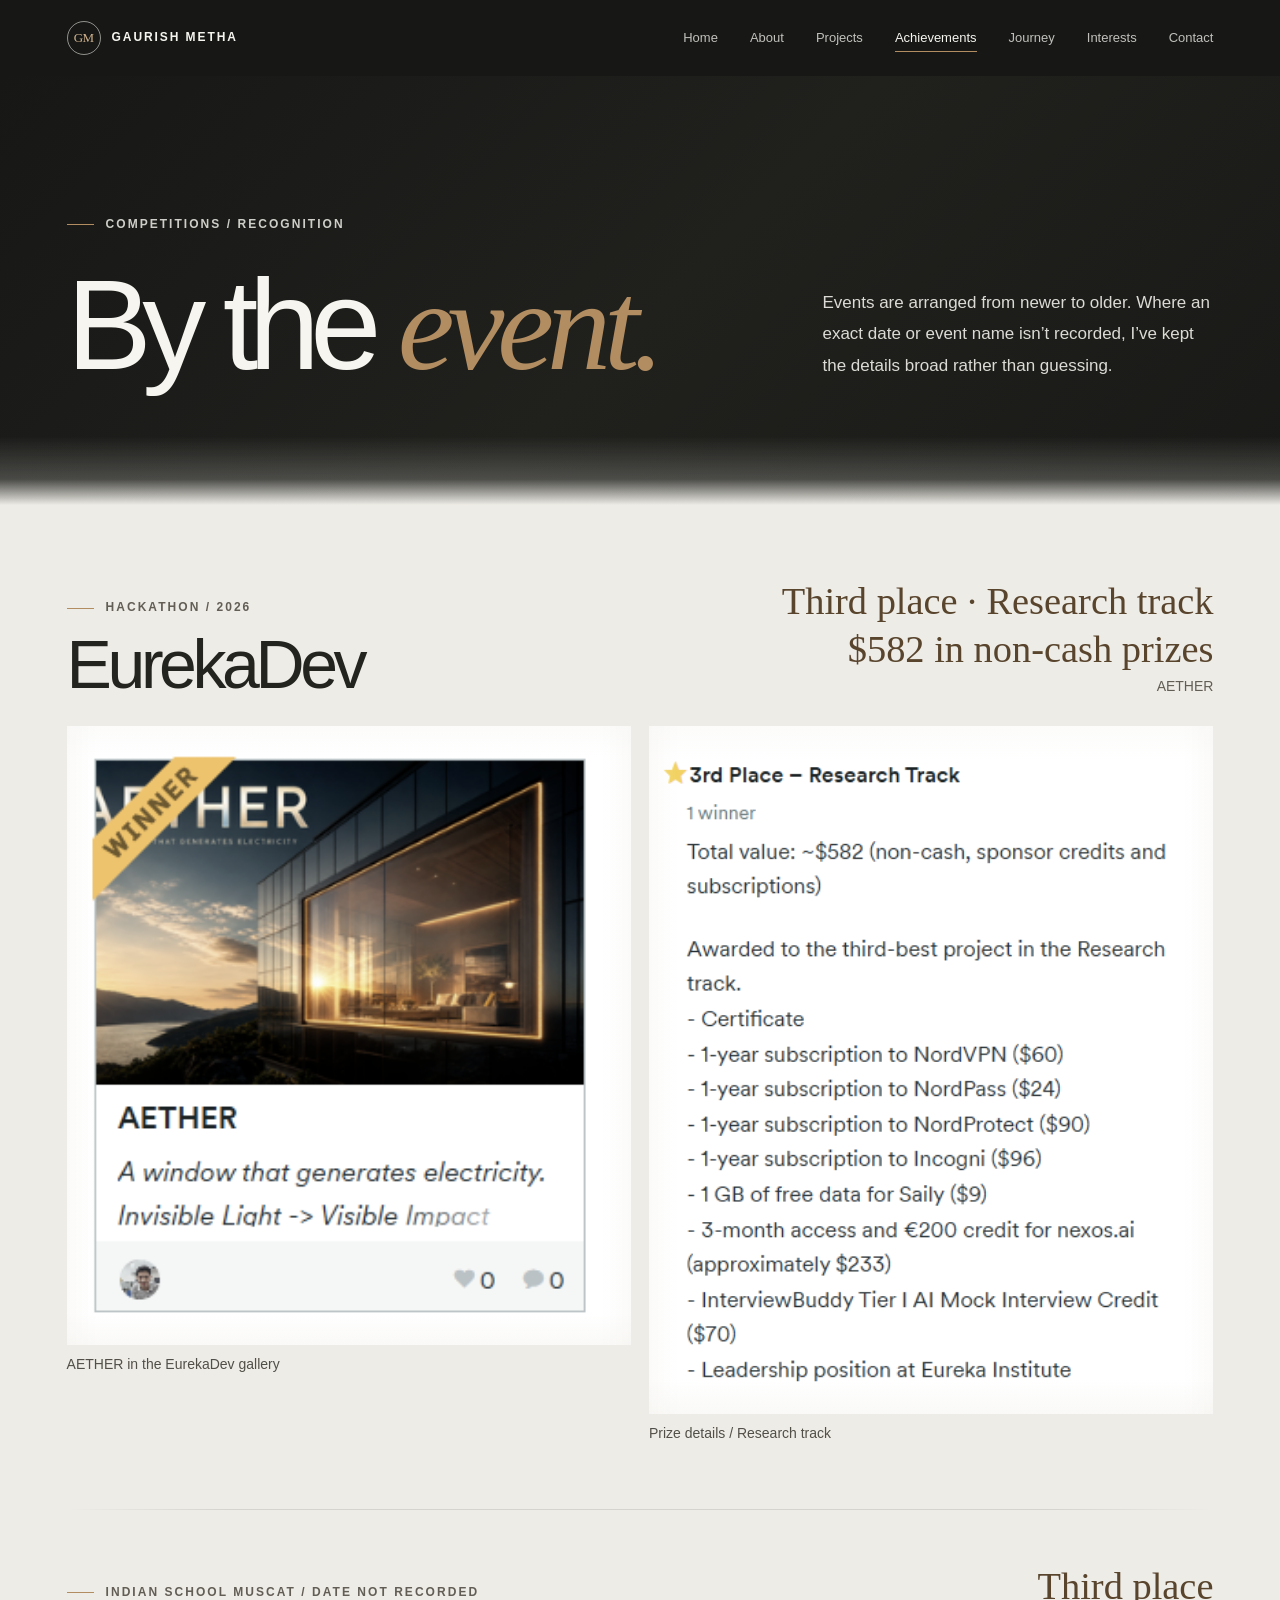
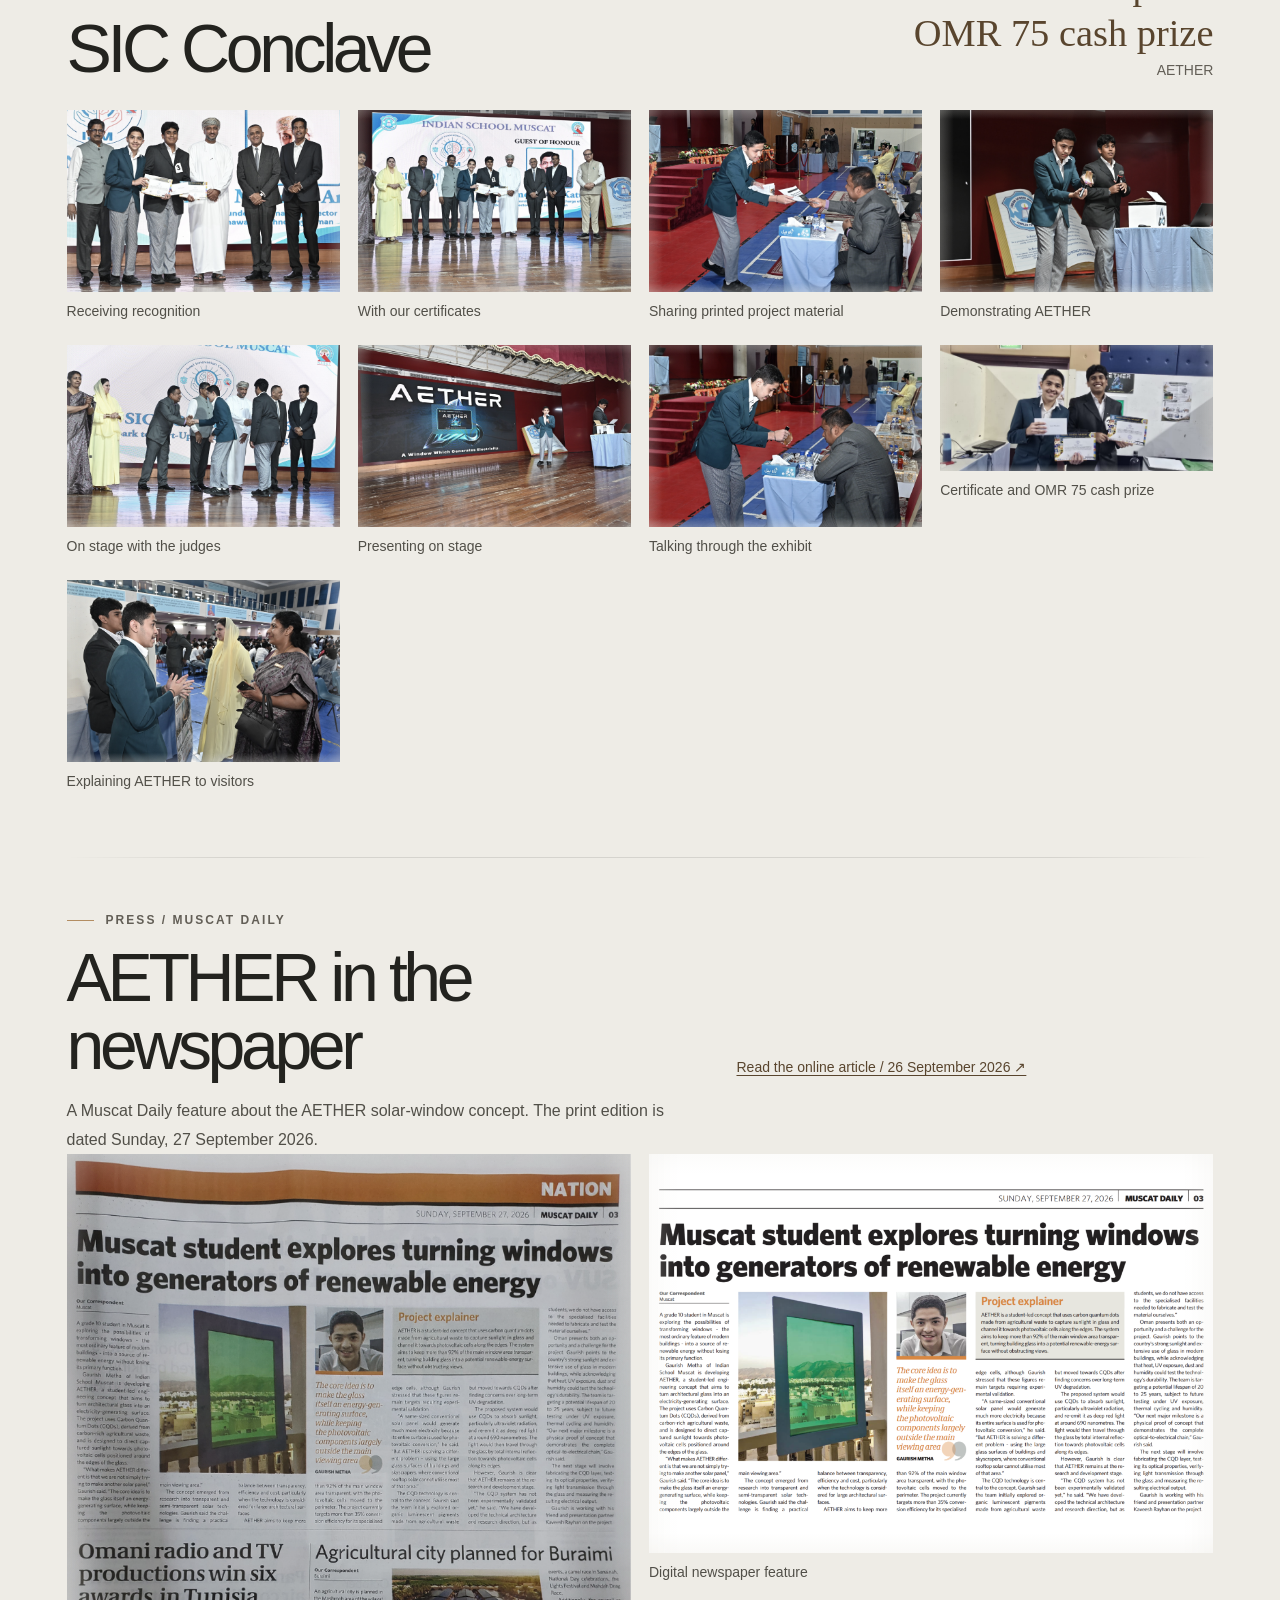
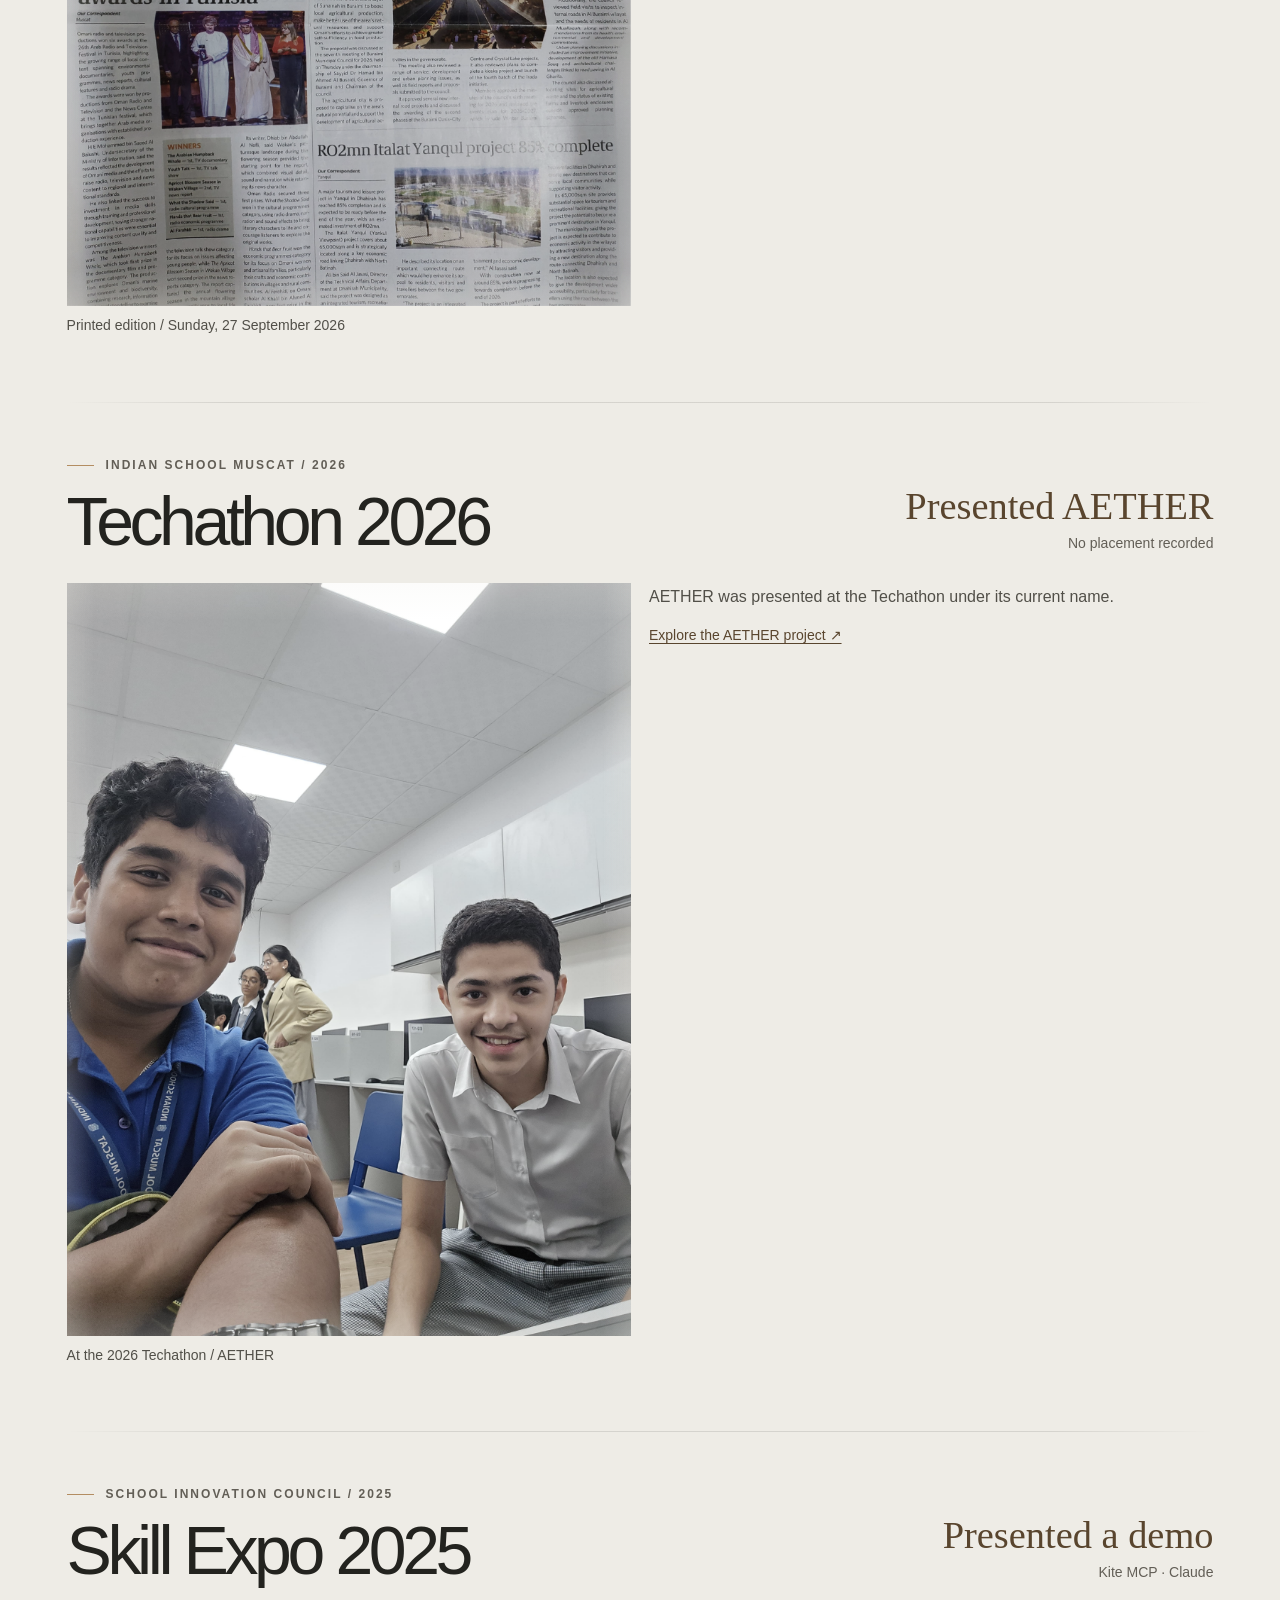
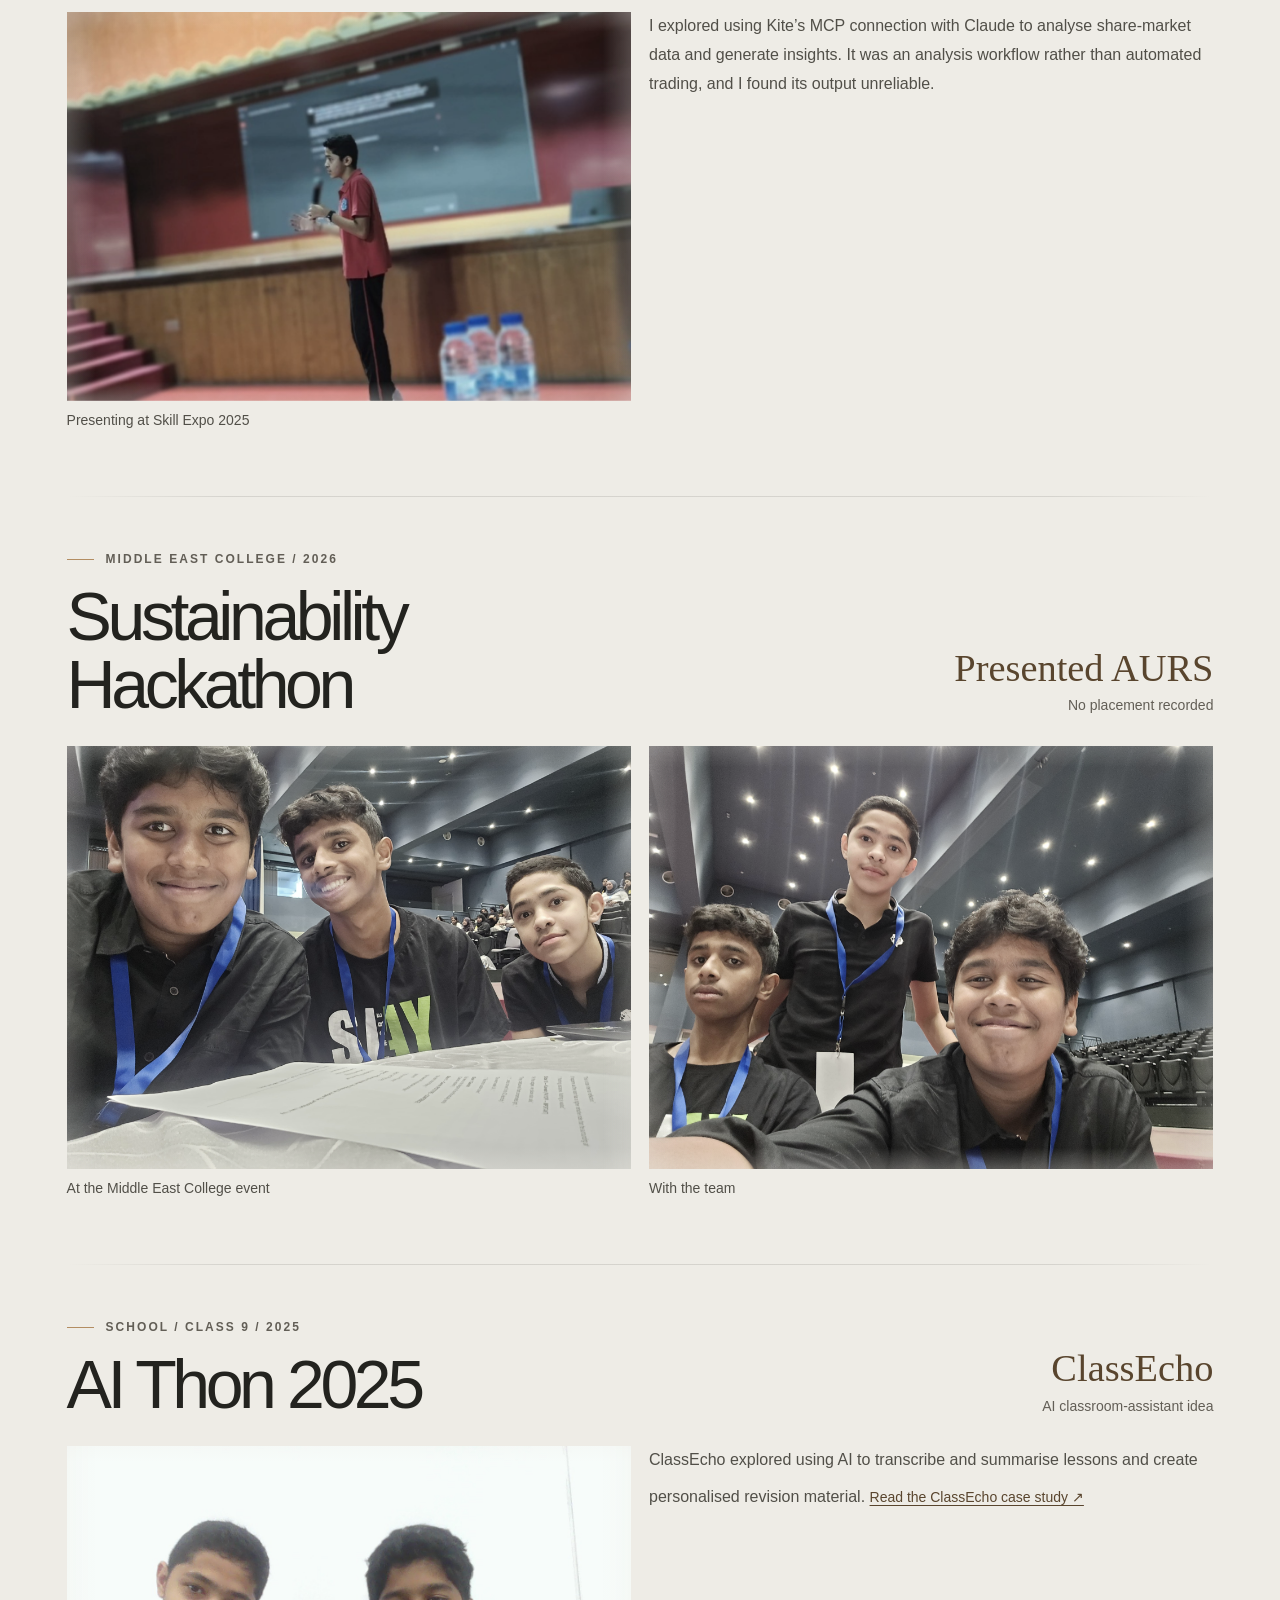
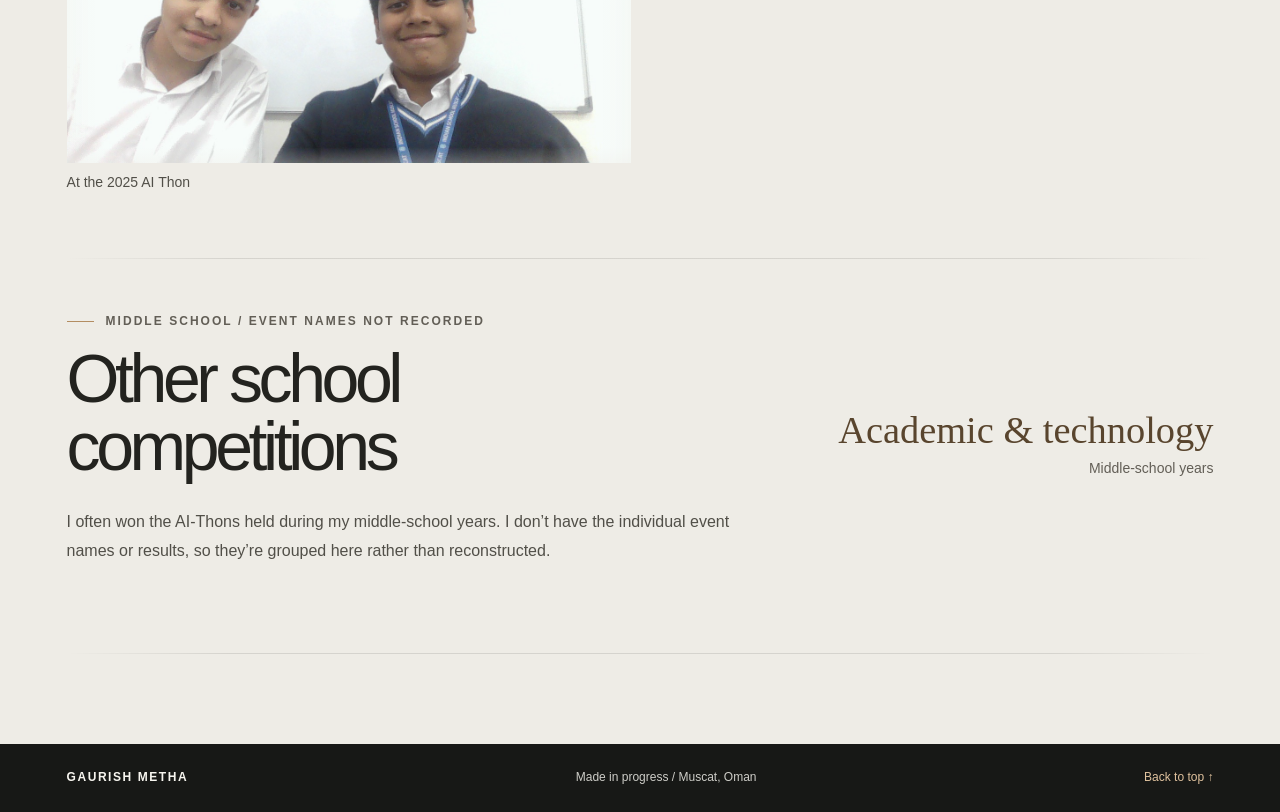
==== achievements/index.html @ c162e4af "Add files via upload" ====
<!doctype html>
<html lang="en">
<head>
  <meta charset="utf-8"><meta name="viewport" content="width=device-width, initial-scale=1"><meta name="theme-color" content="#171816">
  <meta name="description" content="Gaurish Metha's competition entries, recognition, and newspaper feature, arranged by event.">
  <meta property="og:title" content="Achievements — Gaurish Metha"><meta property="og:description" content="A concise archive of competition recognition and press, with context.">
  <title>Achievements — Gaurish Metha</title><link rel="stylesheet" href="../styles.css"><script src="../site.js" defer></script>
</head>
<body data-page="achievements">
  <a class="skip-link" href="#main">Skip to content</a>
  <header class="site-header">
    <a class="wordmark" href="../index.html" aria-label="Gaurish Metha home"><span class="wordmark-monogram">GM</span><span>GAURISH METHA</span></a>
    <button class="menu-toggle" type="button" aria-expanded="false" aria-controls="primary-nav"><span>Menu</span><i aria-hidden="true"></i></button>
    <nav class="primary-nav" id="primary-nav" aria-label="Main navigation"><a href="../index.html">Home</a><a href="../story/index.html">About</a><a href="../projects/index.html">Projects</a><a href="./index.html" aria-current="page">Achievements</a><a href="../journey/index.html">Journey</a><a href="../explorations/index.html">Interests</a><a href="../contact/index.html">Contact</a></nav>
  </header>
  <main id="main">
    <section class="page-hero"><div class="page-heading page-heading-split"><div><p class="eyebrow"><span class="eyebrow-line"></span> COMPETITIONS / RECOGNITION</p><h1>By the <em>event.</em></h1></div><p>Events are arranged from newer to older. Where an exact date or event name isn’t recorded, I’ve kept the details broad rather than guessing.</p></div></section>
    <section class="section-wrap achievement-events" aria-label="Competition results and event archive">
      <article class="achievement-event" aria-labelledby="eurekadev-title">
        <header class="achievement-event-heading">
          <div><p class="eyebrow eyebrow-dark"><span class="eyebrow-line"></span> HACKATHON / 2026</p><h2 id="eurekadev-title">EurekaDev</h2></div>
          <p class="achievement-result"><strong>Third place · Research track</strong><strong>$582 in non-cash prizes</strong><span>AETHER</span></p>
        </header>
        <div class="achievement-photo-grid">
          <figure><button class="archive-item-image archive-item-image-full" type="button" data-lightbox data-caption="AETHER listed in the EurekaDev project gallery."><img src="../PICS/EurekaDev-AETHER-gallery.png" alt="AETHER project card in the EurekaDev gallery, marked as a winner" width="310" height="340" loading="lazy"></button><figcaption>AETHER in the EurekaDev gallery</figcaption></figure>
          <figure><button class="archive-item-image archive-item-image-full" type="button" data-lightbox data-caption="EurekaDev prize-list screenshot showing third place and $582 in non-cash prizes."><img src="../PICS/Winning%20Prizes%20List%20Of%20Eureka%20Dev.png" alt="EurekaDev prize list showing third place and a $582 non-cash prize value" width="412" height="502" loading="lazy"></button><figcaption>Prize details / Research track</figcaption></figure>
        </div>
      </article>

      <article class="achievement-event" aria-labelledby="sic-title">
        <header class="achievement-event-heading">
          <div><p class="eyebrow eyebrow-dark"><span class="eyebrow-line"></span> INDIAN SCHOOL MUSCAT / DATE NOT RECORDED</p><h2 id="sic-title">SIC Conclave</h2></div>
          <p class="achievement-result"><strong>Third place</strong><strong>OMR 75 cash prize</strong><span>AETHER</span></p>
        </header>
        <div class="achievement-photo-grid">
          <figure><button class="archive-item-image archive-item-image-full" type="button" data-lightbox data-caption="Gaurish and his teammate receiving SIC Conclave recognition."><img src="../PICS/Closeup%20Pic%20Of%20Me%20Getting%20Award%20During%20SIC%20Conclave.jpeg" alt="Gaurish and his teammate receiving recognition at the SIC Conclave" width="1600" height="1065" loading="lazy"></button><figcaption>Receiving recognition</figcaption></figure>
          <figure><button class="archive-item-image archive-item-image-full" type="button" data-lightbox data-caption="Gaurish and his teammate holding their SIC Conclave certificates."><img src="../PICS/Me%20Getting%20Award%20During%20SIC%20Conclave.jpeg" alt="Gaurish and his teammate holding SIC Conclave certificates" width="1600" height="1065" loading="lazy"></button><figcaption>With our certificates</figcaption></figure>
          <figure><button class="archive-item-image archive-item-image-full" type="button" data-lightbox data-caption="Gaurish handing printed material to a judge at the SIC Conclave."><img src="../PICS/Me%20giving%20newspaper%20to%20judges%20during%20SIC%20Conclave.jpeg" alt="Gaurish handing printed material to a judge during SIC Conclave" width="1600" height="1065" loading="lazy"></button><figcaption>Sharing printed project material</figcaption></figure>
          <figure><button class="archive-item-image archive-item-image-full" type="button" data-lightbox data-caption="Gaurish demonstrating the AETHER concept at the SIC Conclave."><img src="../PICS/Me%20Demonstratin%20During%20SIC%20Conclave.jpeg" alt="Gaurish demonstrating the AETHER concept at the SIC Conclave" width="1600" height="1065" loading="lazy"></button><figcaption>Demonstrating AETHER</figcaption></figure>
          <figure><button class="archive-item-image archive-item-image-full" type="button" data-lightbox data-caption="Gaurish shaking hands with a judge on stage at SIC Conclave."><img src="../PICS/Me%20Shaking%20Hands%20With%20Judges%20On%20Stage%20During%20SIC%20Conclave.jpeg" alt="Gaurish shaking hands with a judge on stage at SIC Conclave" width="1600" height="1065" loading="lazy"></button><figcaption>On stage with the judges</figcaption></figure>
          <figure><button class="archive-item-image archive-item-image-full" type="button" data-lightbox data-caption="Gaurish speaking on stage at the SIC Conclave."><img src="../PICS/Me%20Speaking%20Ond%20Stage%20During%20SIC%20Conclave.jpeg" alt="Gaurish speaking on stage at the SIC Conclave" width="1600" height="1065" loading="lazy"></button><figcaption>Presenting on stage</figcaption></figure>
          <figure><button class="archive-item-image archive-item-image-full" type="button" data-lightbox data-caption="Gaurish discussing his exhibit with a judge at the SIC Conclave."><img src="../PICS/Me%20Giving%20The%20Judges%20Smthing%20During%20Presentation%20At%20SIC%20Conclave.jpeg" alt="Gaurish discussing his exhibit with a judge at the SIC Conclave" width="1600" height="1065" loading="lazy"></button><figcaption>Talking through the exhibit</figcaption></figure>
          <figure><button class="archive-item-image archive-item-image-full" type="button" data-lightbox data-caption="Gaurish receiving his SIC Conclave certificate and OMR 75 cash prize."><img src="../PICS/Pic%20Of%20Me%20After%20Competetion%20Hold%20Certificate%20And%20Cash%20prize%20of%2075%20OMR%20(SIC%20Conclave).jpeg" alt="Gaurish holding his SIC Conclave certificate and OMR 75 cash prize" width="1280" height="591" loading="lazy"></button><figcaption>Certificate and OMR 75 cash prize</figcaption></figure>
          <figure><button class="archive-item-image archive-item-image-full" type="button" data-lightbox data-caption="Gaurish explaining AETHER to visitors and judges at the SIC Conclave."><img src="../PICS/Random%20Pic%20Of%20Me%20Explaining%20To%20Judges%20During%20SIC%20Conclave.jpeg" alt="Gaurish explaining AETHER to visitors and judges at SIC Conclave" width="1600" height="1065" loading="lazy"></button><figcaption>Explaining AETHER to visitors</figcaption></figure>
        </div>
      </article>

      <article class="achievement-event achievement-press" aria-labelledby="press-title">
        <header class="achievement-event-heading">
          <div><p class="eyebrow eyebrow-dark"><span class="eyebrow-line"></span> PRESS / MUSCAT DAILY</p><h2 id="press-title">AETHER in the newspaper</h2></div>
          <a class="evidence-link" href="https://www.muscatdaily.com/2026/09/26/muscat-student-explores-turning-windows-into-renewable-energy-generators/" target="_blank" rel="noopener">Read the online article / 26 September 2026 ↗</a>
        </header>
        <p class="achievement-event-summary">A Muscat Daily feature about the AETHER solar-window concept. The print edition is dated Sunday, 27 September 2026.</p>
        <div class="achievement-photo-grid">
          <figure><button class="archive-item-image archive-item-image-full" type="button" data-lightbox data-caption="The printed Muscat Daily page featuring AETHER, dated 27 September 2026."><img src="../PICS/Real%20pic%20Of%20AETHER%20in%20Newspaper.png" alt="Photograph of the printed Muscat Daily page featuring AETHER" width="794" height="1058" loading="lazy"></button><figcaption>Printed edition / Sunday, 27 September 2026</figcaption></figure>
          <figure><button class="archive-item-image archive-item-image-full" type="button" data-lightbox data-caption="Digital copy of the Muscat Daily feature about AETHER."><img src="../PICS/Digital%20Copy%20Of%20AETHER%20in%20Newspaper.png" alt="Digital copy of the Muscat Daily feature about AETHER" width="2000" height="1414" loading="lazy"></button><figcaption>Digital newspaper feature</figcaption></figure>
        </div>
      </article>

      <article class="achievement-event" aria-labelledby="techathon-2026-title">
        <header class="achievement-event-heading">
          <div><p class="eyebrow eyebrow-dark"><span class="eyebrow-line"></span> INDIAN SCHOOL MUSCAT / 2026</p><h2 id="techathon-2026-title">Techathon 2026</h2></div>
          <p class="achievement-result"><strong>Presented AETHER</strong><span>No placement recorded</span></p>
        </header>
        <div class="achievement-photo-grid achievement-photo-grid-single">
          <figure><button class="archive-item-image archive-item-image-full" type="button" data-lightbox data-caption="Students at the 2026 Indian School Muscat Techathon, where AETHER was presented."><img src="../PICS/This%20year%20Techathon%202026.jpg" alt="Students at the 2026 Indian School Muscat Techathon" width="3000" height="4000" loading="lazy"></button><figcaption>At the 2026 Techathon / AETHER</figcaption></figure>
          <p class="achievement-event-summary">AETHER was presented at the Techathon under its current name. <a class="evidence-link" href="../projects/aether/index.html">Explore the AETHER project ↗</a></p>
        </div>
      </article>

      <article class="achievement-event" aria-labelledby="skill-expo-title">
        <header class="achievement-event-heading">
          <div><p class="eyebrow eyebrow-dark"><span class="eyebrow-line"></span> SCHOOL INNOVATION COUNCIL / 2025</p><h2 id="skill-expo-title">Skill Expo 2025</h2></div>
          <p class="achievement-result"><strong>Presented a demo</strong><span>Kite MCP · Claude</span></p>
        </header>
        <div class="achievement-photo-grid achievement-photo-grid-single">
          <figure><button class="archive-item-image archive-item-image-full" type="button" data-lightbox data-caption="Gaurish presenting at Skill Expo 2025."><img src="../PICS/Gaurish%20At%20Skill%20Expo%202025.png" alt="Gaurish presenting at Skill Expo 2025" width="1312" height="903" loading="lazy"></button><figcaption>Presenting at Skill Expo 2025</figcaption></figure>
          <p class="achievement-event-summary">I explored using Kite’s MCP connection with Claude to analyse share-market data and generate insights. It was an analysis workflow rather than automated trading, and I found its output unreliable.</p>
        </div>
      </article>

      <article class="achievement-event" aria-labelledby="mec-title">
        <header class="achievement-event-heading">
          <div><p class="eyebrow eyebrow-dark"><span class="eyebrow-line"></span> MIDDLE EAST COLLEGE / 2026</p><h2 id="mec-title">Sustainability Hackathon</h2></div>
          <p class="achievement-result"><strong>Presented AURS</strong><span>No placement recorded</span></p>
        </header>
        <div class="achievement-photo-grid">
          <figure><button class="archive-item-image archive-item-image-full" type="button" data-lightbox data-caption="Students at the Middle East College Sustainability Hackathon."><img src="../PICS/MEC%20Hackathon.jpg" alt="Students at the Middle East College Sustainability Hackathon" width="4000" height="3000" loading="lazy"></button><figcaption>At the Middle East College event</figcaption></figure>
          <figure><button class="archive-item-image archive-item-image-full" type="button" data-lightbox data-caption="Students at the Middle East College Sustainability Hackathon."><img src="../PICS/MEC%20Hackathon%201.jpg" alt="Students at the Middle East College Sustainability Hackathon" width="4000" height="3000" loading="lazy"></button><figcaption>With the team</figcaption></figure>
        </div>
      </article>

      <article class="achievement-event" aria-labelledby="aithon-2025-title">
        <header class="achievement-event-heading">
          <div><p class="eyebrow eyebrow-dark"><span class="eyebrow-line"></span> SCHOOL / CLASS 9 / 2025</p><h2 id="aithon-2025-title">AI Thon 2025</h2></div>
          <p class="achievement-result"><strong>ClassEcho</strong><span>AI classroom-assistant idea</span></p>
        </header>
        <div class="achievement-photo-grid achievement-photo-grid-single">
          <figure><button class="archive-item-image archive-item-image-full" type="button" data-lightbox data-caption="Gaurish at the 2025 school AI Thon, where he presented the ClassEcho idea."><img src="../PICS/me%20during%20Ai%20thon%202025%20(classecho).jpg" alt="Gaurish at the 2025 school AI Thon" width="1280" height="720" loading="lazy"></button><figcaption>At the 2025 AI Thon</figcaption></figure>
          <p class="achievement-event-summary">ClassEcho explored using AI to transcribe and summarise lessons and create personalised revision material. <a class="evidence-link" href="../projects/classecho/index.html">Read the ClassEcho case study ↗</a></p>
        </div>
      </article>

      <article class="achievement-event" aria-labelledby="middle-school-competitions-title">
        <header class="achievement-event-heading">
          <div><p class="eyebrow eyebrow-dark"><span class="eyebrow-line"></span> MIDDLE SCHOOL / EVENT NAMES NOT RECORDED</p><h2 id="middle-school-competitions-title">Other school competitions</h2></div>
          <p class="achievement-result"><strong>Academic &amp; technology</strong><span>Middle-school years</span></p>
        </header>
        <p class="achievement-event-summary">I often won the AI-Thons held during my middle-school years. I don’t have the individual event names or results, so they’re grouped here rather than reconstructed.</p>
      </article>
    </section>
  </main>
  <dialog class="lightbox" aria-label="Image preview"><button class="lightbox-close" type="button" aria-label="Close image" onclick="this.closest('dialog').close()">×</button><img alt=""><p class="lightbox-caption"></p></dialog>
  <footer class="site-footer"><a class="footer-wordmark" href="../index.html">GAURISH METHA</a><span>Made in progress / Muscat, Oman</span><a href="#main">Back to top ↑</a></footer>
</body>
</html>
---- styles.css ----
:root {
  --coal: #171816;
  --coal-soft: #22231f;
  --ink: #23231f;
  --paper: #eeece6;
  --ivory: #f7f5ef;
  --stone: #a6a39a;
  --muted: #737169;
  --bronze: #b38d62;
  --rule: rgba(35, 35, 31, .12);
  --rule-light: rgba(247, 245, 239, .14);
  --serif: "Iowan Old Style", "Baskerville Old Face", Baskerville, Georgia, serif;
  --sans: "Aptos", "Segoe UI", "Helvetica Neue", Arial, sans-serif;
  --gutter: clamp(24px, 5.2vw, 88px);
  --max-width: 1480px;
  --nav-height: 76px;
  --ease: cubic-bezier(.22, .72, .24, 1);
}

* { box-sizing: border-box; }

html {
  background: var(--paper);
  scroll-behavior: smooth;
  scroll-padding-top: calc(var(--nav-height) + 18px);
}

body {
  margin: 0;
  color: var(--ink);
  background: var(--paper);
  font-family: var(--sans);
  font-size: 16px;
  font-weight: 400;
  line-height: 1.65;
  -webkit-font-smoothing: antialiased;
  text-rendering: optimizeLegibility;
}

body:has(.lightbox[open]) { overflow: hidden; }
img { display: block; max-width: 100%; }
a { color: inherit; text-decoration: none; }
button { font: inherit; }
::selection { color: var(--coal); background: #d7c6ae; }
:focus-visible { outline: 2px solid var(--bronze); outline-offset: 4px; }

.skip-link {
  position: fixed;
  z-index: 40;
  top: 10px;
  left: 10px;
  padding: 10px 14px;
  color: var(--coal);
  background: var(--ivory);
  transform: translateY(-150%);
}
.skip-link:focus { transform: translateY(0); }

.site-header {
  position: sticky;
  z-index: 30;
  top: 0;
  display: flex;
  width: 100%;
  min-height: var(--nav-height);
  align-items: center;
  justify-content: space-between;
  gap: 24px;
  padding: 0 var(--gutter);
  color: var(--ivory);
  background: var(--coal);
}

.wordmark {
  display: inline-flex;
  flex: 0 0 auto;
  align-items: center;
  gap: 11px;
  font-size: 12px;
  font-weight: 650;
  letter-spacing: .16em;
  white-space: nowrap;
}

.wordmark-monogram {
  display: grid;
  width: 34px;
  height: 34px;
  place-items: center;
  border: 1px solid rgba(247, 245, 239, .54);
  border-radius: 50%;
  color: #d0b38e;
  font-family: var(--serif);
  font-size: 13px;
  font-weight: 400;
  letter-spacing: -.05em;
}

.primary-nav {
  display: flex;
  align-items: center;
  justify-content: flex-end;
  gap: clamp(16px, 2.5vw, 36px);
  font-size: 13px;
}

.primary-nav a {
  position: relative;
  display: inline-flex;
  min-height: 44px;
  align-items: center;
  color: rgba(247, 245, 239, .76);
  transition: color .2s ease;
}

.primary-nav a::after {
  position: absolute;
  right: 0;
  bottom: 8px;
  left: 0;
  height: 1px;
  background: var(--bronze);
  content: "";
  transform: scaleX(0);
  transform-origin: left;
  transition: transform .24s var(--ease);
}

.primary-nav a:hover,
.primary-nav a[aria-current="page"] { color: var(--ivory); }
.primary-nav a:hover::after,
.primary-nav a[aria-current="page"]::after { transform: scaleX(1); }

.menu-toggle { display: none; }

.section-wrap {
  width: min(100%, var(--max-width));
  margin-right: auto;
  margin-left: auto;
  padding-right: var(--gutter);
  padding-left: var(--gutter);
}

.section-dark {
  max-width: none;
  color: var(--ivory);
  background: linear-gradient(135deg, #171816 0%, #20211d 48%, #191a17 100%);
}

.eyebrow {
  display: flex;
  align-items: center;
  gap: 12px;
  margin: 0 0 24px;
  color: rgba(247, 245, 239, .82);
  font-size: 12px;
  font-weight: 650;
  letter-spacing: .17em;
  line-height: 1.3;
  text-transform: uppercase;
}
.eyebrow-dark { color: #625e56; }
.eyebrow-line { display: inline-block; width: 27px; height: 1px; background: var(--bronze); }

.home-hero {
  position: relative;
  display: flex;
  min-height: max(650px, calc(100svh - var(--nav-height)));
  align-items: center;
  overflow: hidden;
  color: var(--ivory);
  background: var(--coal);
}

.home-hero-image,
.home-hero-shade { position: absolute; z-index: 0; inset: 0; }
.home-hero-image { left: 38%; }
.home-hero-image::after { position: absolute; inset: 0; background: linear-gradient(90deg,var(--coal) 0%,rgba(23,24,22,.96) 10%,rgba(23,24,22,.78) 22%,rgba(23,24,22,.42) 35%,rgba(23,24,22,.12) 46%,transparent 56%); content: ""; pointer-events: none; }
.home-hero-image img { width: 100%; height: 100%; object-fit: contain; object-position: right center; filter: saturate(.72); }
.home-hero-shade { display: none; }

.home-hero-copy {
  position: relative;
  z-index: 2;
  width: min(100%, var(--max-width));
  margin: 0 auto;
  padding: 80px var(--gutter) 100px;
}

.home-hero .eyebrow { margin-bottom: clamp(28px, 6vh, 68px); }
.home-hero h1 {
  margin: 0;
  font-size: clamp(76px, 12.5vw, 176px);
  font-weight: 450;
  letter-spacing: -.085em;
  line-height: .78;
}
.hero-period { color: var(--bronze); }
.hero-statement {
  margin: clamp(25px, 5vh, 50px) 0 30px;
  color: rgba(247, 245, 239, .9);
  font-size: clamp(19px, 2.25vw, 30px);
  line-height: 1.4;
}
.hero-statement em,
h1 em, h2 em, h3 em {
  color: var(--bronze);
  font-family: var(--serif);
  font-weight: 400;
  letter-spacing: -.055em;
}
.hero-actions { display: flex; flex-wrap: wrap; align-items: center; gap: 26px; }
.button {
  display: inline-flex;
  min-height: 48px;
  align-items: center;
  justify-content: center;
  gap: 24px;
  padding: 0 18px;
  font-size: 13px;
  font-weight: 600;
  transition: background .2s ease, color .2s ease, gap .2s ease;
}
.button:hover { gap: 31px; }
.button-light { color: var(--coal); background: var(--ivory); }
.button-light:hover { background: #dfd6c9; }
.button-dark { color: var(--ivory); background: var(--coal); }
.button-dark:hover { background: #34332e; }
.quiet-link { color: rgba(247, 245, 239, .92); font-size: 14px; }
.quiet-link span { padding-left: 7px; color: var(--bronze); }
.home-intro { padding-top: clamp(80px, 12vw, 170px); padding-bottom: clamp(75px, 11vw, 150px); }
.home-intro-grid { display: grid; grid-template-columns: minmax(0, 1.25fr) minmax(280px, .7fr); gap: clamp(48px, 10vw, 150px); align-items: end; }
.home-intro h2,
.story-preview h2,
.section-topline h2,
.recognition-preview h2,
.milestones h2,
.interests-preview h2,
.home-contact h2,
.page-heading h1,
.page-heading h2 {
  margin: 0;
  font-size: clamp(42px, 6.6vw, 86px);
  font-weight: 450;
  letter-spacing: -.075em;
  line-height: .99;
}
.home-intro h2 { max-width: 850px; font-size: clamp(39px, 5.5vw, 72px); }
.home-intro-copy { max-width: 475px; }
.home-intro-copy p,
.story-preview-copy > p,
.recognition-preview-copy > p,
.page-heading > p,
.page-lead {
  color: #59574f;
  font-size: 16px;
  line-height: 1.85;
}
.home-intro-copy p:first-child { margin-top: 0; }
.home-intro-copy p:last-of-type { margin-bottom: 22px; }
.text-link { display: inline-flex; align-items: center; gap: 18px; padding: 8px 0; border-bottom: 1px solid currentColor; font-size: 14px; font-weight: 600; transition: gap .2s ease, color .2s ease; }
.text-link:hover { gap: 25px; color: #80603d; }
.text-link-light { color: var(--ivory); }

.story-preview {
  position: relative;
  display: grid;
  grid-template-columns: minmax(240px, .78fr) minmax(0, 1fr);
  align-items: center;
  gap: clamp(40px, 8vw, 120px);
  padding-top: 0;
  padding-bottom: clamp(72px, 9vw, 120px);
}
.story-preview-image { position: relative; width: 100%; max-width: 430px; aspect-ratio: .91; }
.story-preview-image::after { position: absolute; inset: 0; background: linear-gradient(90deg,rgba(238,236,230,.3),transparent 12%,transparent 88%,rgba(238,236,230,.3)),linear-gradient(0deg,rgba(238,236,230,.24),transparent 12%,transparent 88%,rgba(238,236,230,.18)); content: ""; pointer-events: none; }
.story-preview-image img { width: 100%; height: 100%; object-fit: cover; filter: saturate(.68); }
.story-preview-copy { max-width: 630px; }
.story-preview-copy h2 { max-width: 620px; margin-bottom: 23px; font-size: clamp(43px, 6vw, 78px); }
.story-preview-copy > p { max-width: 490px; margin-bottom: 28px; }

.selected-work { padding-top: clamp(80px, 10vw, 145px); padding-bottom: clamp(80px, 10vw, 145px); }
.section-topline { display: flex; align-items: end; justify-content: space-between; gap: 30px; margin-bottom: 50px; }
.section-topline h2 { font-size: clamp(43px, 6.3vw, 82px); }
.project-grid { display: grid; grid-template-columns: 1.3fr 1fr 1fr; gap: 20px; }
.featured-project-grid { display: grid; grid-template-columns: repeat(2,minmax(0,1fr)); gap: 24px; }
.project-card { min-width: 0; color: var(--ivory); }
.featured-project-grid .project-card { color: var(--ink); }
.section-dark .project-card { color: var(--ivory); }
.project-card-image { position: relative; aspect-ratio: 1.2; overflow: hidden; background: #292a25; }
.project-card-image::after { position: absolute; inset: 55% 0 0; background: linear-gradient(180deg,transparent,rgba(23,24,22,.44)); content: ""; pointer-events: none; }
.featured-project-grid .project-card-image::after { background: linear-gradient(180deg,transparent,rgba(238,236,230,.35)); }
.project-card-feature .project-card-image { aspect-ratio: 1.31; }
.project-card-image img { width: 100%; height: 100%; object-fit: cover; filter: saturate(.7); transition: transform .65s var(--ease), filter .3s ease; }
.project-card:hover .project-card-image img { transform: scale(1.035); filter: saturate(.9); }
.project-card-image-echo { background: #25292a; }
.project-card-image-echo img { object-fit: contain; }
.project-card:hover .project-card-image-echo img { transform: none; }
.project-card-number { position: absolute; z-index: 2; top: 14px; left: 15px; padding: 4px 7px; color: #fff; background: rgba(23,24,22,.82); font-size: 12px; font-weight: 600; letter-spacing: .08em; }
.project-card-copy { position: relative; padding: 19px 30px 0 0; }
.project-card-copy > span:first-child { color: #d2c8b9; font-size: 12px; font-weight: 600; letter-spacing: .1em; }
.featured-project-grid .project-card-copy > span:first-child { color: #625e56; }
.project-card-copy h3 { max-width: 330px; margin: 8px 0 0; font-size: clamp(20px, 2.2vw, 29px); font-weight: 450; letter-spacing: -.04em; line-height: 1.18; }
.featured-project-grid .project-card-copy h3 { color: var(--ink); }
.card-arrow { position: absolute; top: 22px; right: 3px; color: #80603d; transition: transform .2s ease; }
.section-dark .card-arrow { color: #d0ad82; }
.project-card:hover .card-arrow { transform: translate(3px, -3px); }
.other-projects-section { display: grid; grid-template-columns: minmax(210px,.7fr) minmax(0,1.3fr); gap: clamp(35px,8vw,110px); padding-top: 65px; padding-bottom: 85px; background: linear-gradient(90deg,transparent,var(--rule) 14%,var(--rule) 86%,transparent) top / 100% 1px no-repeat; }
.other-projects-heading .eyebrow { margin-bottom: 17px; }
.home-intro h2 em,
.story-preview h2 em,
.recognition-preview h2 em,
.interests-preview h2 em,
.other-projects-heading h2 em,
.editorial-row h2 em,
.contact-panel h2 em { color: #80603d; }
.other-projects-heading h2 { margin: 0; font-size: clamp(34px,4vw,50px); font-weight: 450; letter-spacing: -.06em; }
.other-projects-heading > p:last-child { max-width: 330px; margin: 12px 0 0; color: #59574f; font-size: 15px; line-height: 1.75; }
.other-projects-list { margin: 0; padding: 0; background: linear-gradient(90deg,transparent,var(--rule) 14%,var(--rule) 86%,transparent) top / 100% 1px no-repeat; list-style: none; }
.other-projects-list li { display: flex; align-items: baseline; justify-content: space-between; gap: 22px; padding: 18px 0; background: linear-gradient(90deg,transparent,var(--rule) 14%,var(--rule) 86%,transparent) bottom / 100% 1px no-repeat; }
.other-projects-list li span:first-child { font-family: var(--serif); font-size: 20px; }
.other-projects-list li span:last-child { color: #514f48; font-size: 15px; text-align: right; }
.project-art { display: grid; place-items: center; }
.project-art-echo { background: linear-gradient(145deg,#292822,#37322a); }
.echo-symbol { color: #f0eee7; font-family: var(--serif); font-size: clamp(110px, 16vw, 190px); line-height: .9; }
.echo-symbol span { color: var(--bronze); font-style: italic; }
.project-art-build { background: linear-gradient(145deg,#3b3931,#24241f); }
.build-diagram { position: relative; display: flex; width: 57%; height: 26%; align-items: end; justify-content: center; gap: 16px; border-bottom: 1px solid #c1a17c; }
.build-diagram::before { position: absolute; top: -25px; left: 50%; width: 1px; height: calc(100% + 24px); background: rgba(193,161,124,.5); content: ""; }
.build-diagram i { position: relative; z-index: 1; display: block; width: 32px; border: 1px solid #c1a17c; background: #32312a; }
.build-diagram i:first-child { height: 80%; }.build-diagram i:nth-child(2) { height: 115%; }.build-diagram i:last-child { height: 55%; }

.recognition-preview { display: grid; grid-template-columns: minmax(0,.8fr) minmax(0,1.1fr); align-items: center; gap: clamp(50px, 9vw, 130px); padding-top: clamp(90px, 12vw, 165px); padding-bottom: clamp(90px, 12vw, 165px); }
.recognition-preview-copy h2 { max-width: 570px; margin-bottom: 22px; font-size: clamp(42px, 5.5vw, 72px); }
.recognition-preview-copy > p { max-width: 400px; margin-bottom: 22px; }
.recognition-preview-image { position: relative; margin: 0; }
.recognition-preview-image::after { position: absolute; inset: 0; background: linear-gradient(90deg,rgba(238,236,230,.25),transparent 8%,transparent 92%,rgba(238,236,230,.25)),linear-gradient(0deg,rgba(238,236,230,.26),transparent 8%,transparent 92%,rgba(238,236,230,.16)); content: ""; pointer-events: none; }
.recognition-preview-image img { width: 100%; height: auto; aspect-ratio: auto; object-fit: contain; object-position: center; filter: saturate(.7); }
.recognition-preview-image figcaption { display: flex; justify-content: space-between; gap: 1rem; margin-top: 12px; color: #625e56; font-size: 12px; }

.milestones { padding-top: clamp(75px, 9vw, 125px); padding-bottom: clamp(80px, 10vw, 135px); }
.milestones-heading { display: flex; align-items: end; justify-content: space-between; gap: 30px; margin-bottom: 40px; }
.milestones h2 { font-size: clamp(42px, 5.8vw, 74px); }
.milestone-list { margin: 0; padding: 0; list-style: none; }
.milestone-list li { display: grid; grid-template-columns: 55px minmax(0,1fr) 150px; align-items: center; gap: 20px; min-height: 92px; background: linear-gradient(90deg,transparent,var(--rule-light) 14%,var(--rule-light) 86%,transparent) bottom / 100% 1px no-repeat; }
.milestone-list li:first-child { background-image: linear-gradient(90deg,transparent,var(--rule-light) 14%,var(--rule-light) 86%,transparent),linear-gradient(90deg,transparent,var(--rule-light) 14%,var(--rule-light) 86%,transparent); background-position: top,bottom; background-size: 100% 1px; background-repeat: no-repeat; }
.milestone-list li > span:first-child { color: var(--bronze); font-family: var(--serif); font-size: 16px; }
.milestone-list strong { font-size: 15px; font-weight: 500; }
.milestone-list p { margin: 2px 0 0; color: rgba(247,245,239,.82); font-size: 14px; }
.milestone-kind { justify-self: end; color: rgba(247,245,239,.8); font-size: 12px; letter-spacing: .1em; }

.interests-preview { padding-top: clamp(85px, 11vw, 150px); padding-bottom: clamp(85px, 11vw, 150px); }
.interests-preview-grid { display: grid; grid-template-columns: minmax(0,1fr) minmax(250px,.55fr); gap: clamp(40px, 8vw, 110px); align-items: center; margin-bottom: 32px; }
.interests-preview h2 { max-width: 760px; font-size: clamp(44px, 6.3vw, 82px); }
.interest-tags { display: flex; flex-wrap: wrap; gap: 0; background: linear-gradient(90deg,transparent,var(--rule) 14%,var(--rule) 86%,transparent) top / 100% 1px no-repeat; }
.interest-tags span { width: 100%; padding: 9px 0; background: linear-gradient(90deg,transparent,var(--rule) 14%,var(--rule) 86%,transparent) bottom / 100% 1px no-repeat; color: #514f48; font-size: 14px; }

.home-contact { position: relative; display: flex; min-height: 440px; align-items: center; overflow: hidden; color: var(--ivory); background: radial-gradient(ellipse at 82% 38%,rgba(179,141,98,.12),transparent 42%),linear-gradient(115deg,#22231f,#302e27 58%,#22231f),linear-gradient(180deg,transparent 72%,var(--coal) 100%); }
.home-contact-copy { position: relative; z-index: 1; max-width: 650px; padding-top: 60px; padding-bottom: 60px; }
.home-contact h2 { font-size: clamp(50px, 7vw, 88px); }
.home-contact-copy > p { max-width: 430px; margin: 22px 0; color: rgba(247,245,239,.88); font-size: 15px; }
.home-contact-mark { position: absolute; right: var(--gutter); bottom: -7vw; color: rgba(247,245,239,.055); font-family: var(--serif); font-size: clamp(220px, 42vw, 590px); font-style: italic; letter-spacing: -.12em; line-height: .8; }

.site-footer { display: flex; min-height: 68px; align-items: center; justify-content: space-between; gap: 20px; padding: 12px var(--gutter); color: rgba(247,245,239,.82); background: var(--coal); font-size: 12px; }
.footer-wordmark { color: var(--ivory); font-size: 12px; font-weight: 650; letter-spacing: .13em; }
.site-footer a:last-child { color: #e0c29e; }

.page-hero { position: relative; color: var(--ivory); background: linear-gradient(180deg,transparent 84%,rgba(238,236,230,.22) 94%,var(--paper) 100%),linear-gradient(135deg,#171816 0%,#20211d 52%,#191a17 100%); }
.page-heading { width: min(100%, var(--max-width)); margin: 0 auto; padding: clamp(80px, 11vw, 145px) var(--gutter) clamp(65px, 9vw, 120px); }
.page-heading .eyebrow { margin-bottom: 30px; }
.page-heading h1 { max-width: 1040px; font-size: clamp(60px, 10vw, 135px); }
.page-heading h1 em, .page-heading h2 em { color: var(--bronze); }
.page-heading > p { max-width: 600px; margin: 25px 0 0; color: rgba(247,245,239,.88); font-size: 17px; }
.page-heading.page-heading-split { display: grid; grid-template-columns: minmax(0,1fr) minmax(270px,.55fr); align-items: end; gap: 45px; }
.page-heading.page-heading-split > p { margin-bottom: 9px; }
.page-hero-photo { position: relative; width: min(100%, 900px); aspect-ratio: 1022 / 1057; margin: 0 auto; overflow: hidden; background: #2a2a25; }
.page-hero-photo img { width: 100%; height: 100%; object-fit: contain; object-position: center; filter: saturate(.68); }
.page-hero-story { min-height: clamp(580px,calc(100svh - var(--nav-height)),820px); overflow: hidden; isolation: isolate; background: var(--coal); }
.page-hero-story .page-heading { position: relative; z-index: 2; padding-top: clamp(65px,9vw,125px); padding-right: clamp(340px,43vw,650px); padding-bottom: clamp(65px,9vw,125px); }
.page-hero-story .page-heading h1 { max-width: 760px; font-size: clamp(60px,8.2vw,116px); }
.page-hero-story .page-heading > p { max-width: 500px; }
.page-hero-photo-blend { position: absolute; z-index: 1; inset: 0 0 0 auto; width: auto; height: 100%; aspect-ratio: 1022 / 1057; margin: 0; overflow: visible; background: transparent; }
.page-hero-photo-blend::after { position: absolute; inset: 0; background: linear-gradient(90deg,var(--coal) 0%,rgba(23,24,22,.96) 12%,rgba(23,24,22,.78) 24%,rgba(23,24,22,.4) 38%,rgba(23,24,22,.12) 46%,transparent 50%); content: ""; pointer-events: none; }
.page-hero-photo-blend img { width: 100%; height: 100%; object-fit: contain; object-position: right center; filter: saturate(.72); }
.page-lead-block { display: grid; grid-template-columns: minmax(180px,.46fr) minmax(0,1fr); gap: clamp(30px,7vw,100px); padding-top: 70px; padding-bottom: 75px; }
.page-lead-label { color: #735a3b; font-size: 12px; font-weight: 700; letter-spacing: .12em; text-transform: uppercase; }
.page-lead { max-width: 820px; margin: 0; font-size: 18px; }

.editorial-row { display: grid; grid-template-columns: minmax(170px,.4fr) minmax(0,1fr); gap: clamp(35px,8vw,120px); padding-top: 65px; padding-bottom: 65px; background: linear-gradient(90deg,transparent,var(--rule) 14%,var(--rule) 86%,transparent) top / 100% 1px no-repeat; }
.editorial-row h2 { margin: 0; font-size: clamp(32px,4vw,54px); font-weight: 450; letter-spacing: -.06em; line-height: 1.04; }
.editorial-row p { max-width: 740px; margin: 0 0 17px; color: #514f48; font-size: 15px; line-height: 1.85; }
.editorial-row p:last-child { margin-bottom: 0; }
.editorial-row .row-index { color: #735a3b; font-size: 12px; font-weight: 650; letter-spacing: .1em; }

.story-chapter { padding-top: clamp(65px,8vw,110px); padding-bottom: clamp(65px,8vw,110px); background-image: linear-gradient(90deg,transparent,var(--rule) 14%,var(--rule) 86%,transparent); background-repeat: no-repeat; background-size: 100% 1px; background-position: bottom; }
.story-chapter:nth-of-type(even) { background-color: var(--ivory); }
.chapter-inner { display: grid; grid-template-columns: minmax(250px,.78fr) minmax(0,1fr); gap: clamp(35px,8vw,120px); width: min(100%,var(--max-width)); margin: auto; padding: 0 var(--gutter); }
.story-chapter:nth-of-type(odd) .chapter-inner { grid-template-columns: minmax(0,1fr) minmax(250px,.78fr); }
.chapter-visual { position: relative; min-height: 380px; align-self: start; overflow: hidden; background: #2a2924; }
.chapter-visual img { width: 100%; height: 100%; min-height: 380px; object-fit: cover; filter: saturate(.68); }
.chapter-visual:not(.chapter-typography)::after { position: absolute; inset: 0; background: linear-gradient(90deg,rgba(238,236,230,.2),transparent 12%,transparent 88%,rgba(238,236,230,.2)),linear-gradient(0deg,rgba(238,236,230,.24),transparent 12%,transparent 88%,rgba(238,236,230,.12)); content: ""; pointer-events: none; }
.chapter-visual-portrait { aspect-ratio: .92; min-height: 0; }
.chapter-visual-portrait img { min-height: 0; }
.chapter-typography { display: flex; min-height: 350px; flex-direction: column; justify-content: space-between; padding: clamp(25px,4vw,60px); color: var(--ivory); background: var(--coal); }
.chapter-typography .display-quote { max-width: 500px; margin: 0; font-family: var(--serif); font-size: clamp(37px,5.4vw,70px); letter-spacing: -.055em; line-height: 1.02; }
.chapter-typography .display-quote em { color: var(--bronze); }
.chapter-typography .visual-note { margin: 32px 0 0; color: rgba(247,245,239,.88); font-size: 13px; letter-spacing: .08em; text-transform: uppercase; }
.chapter-copy { padding-top: 8px; }
.chapter-number { margin: 0 0 25px; color: #735a3b; font-size: 12px; font-weight: 700; letter-spacing: .12em; }
.chapter-copy h2 { max-width: 660px; margin: 0 0 25px; font-size: clamp(38px,5vw,66px); font-weight: 450; letter-spacing: -.07em; line-height: .99; }
.chapter-copy h2 em { color: #80603d; }
.chapter-copy p { max-width: 670px; margin: 0 0 17px; color: #514f48; font-size: 16px; line-height: 1.8; }
.chapter-aside { max-width: 590px; margin-top: 28px; padding: 16px 18px; color: #60584d; background: linear-gradient(90deg,rgba(179,141,98,.55),rgba(179,141,98,.16) 2px,transparent 9px),rgba(179,141,98,.07); font-family: var(--serif); font-size: 17px; line-height: 1.5; }
.story-ending { padding-top: 85px; padding-bottom: 95px; color: var(--ivory); background: var(--coal); }
.story-ending h2 { max-width: 820px; margin: 0; font-size: clamp(42px,7vw,90px); font-weight: 450; letter-spacing: -.075em; line-height: .98; }
.story-ending h2 em { color: var(--bronze); }
.story-ending p { max-width: 610px; margin: 25px 0 0; color: rgba(247,245,239,.88); font-size: 16px; }

.archive-item-image { position: relative; display: block; width: 100%; padding: 0; overflow: hidden; border: 0; background: #2b2a25; cursor: zoom-in; }
.achievement-photo-grid .archive-item-image::after { position: absolute; inset: 0; background: linear-gradient(90deg,rgba(238,236,230,.24),transparent 5%,transparent 95%,rgba(238,236,230,.24)),linear-gradient(0deg,rgba(238,236,230,.3),transparent 5%,transparent 95%,rgba(238,236,230,.18)); content: ""; pointer-events: none; }
.archive-item-image img { width: 100%; height: auto; object-fit: contain; filter: saturate(.7); transition: transform .6s var(--ease); }
.archive-item-image:hover img { transform: scale(1.03); }
.archive-item-image-full img { height: auto; aspect-ratio: auto; object-fit: contain; }
.archive-item-image-full:hover img { transform: none; }
.achievement-events { padding-top: 20px; padding-bottom: 90px; }
.achievement-event { padding: 55px 0 65px; background: linear-gradient(90deg,transparent,var(--rule) 14%,var(--rule) 86%,transparent) bottom / 100% 1px no-repeat; }
.achievement-event-heading { display: grid; grid-template-columns: minmax(0,1fr) minmax(260px,.75fr); align-items: end; gap: 34px; margin-bottom: 28px; }
.achievement-event-heading .eyebrow { margin-bottom: 14px; }
.achievement-event-heading h2 { margin: 0; font-size: clamp(38px,5.5vw,68px); font-weight: 450; letter-spacing: -.065em; line-height: 1; }
.achievement-result { display: flex; flex-direction: column; gap: 5px; margin: 0; text-align: right; }
.achievement-result strong { color: #59452e; font-family: var(--serif); font-size: clamp(25px,3vw,40px); font-weight: 400; line-height: 1.1; }
.achievement-result span { color: #625e56; font-size: 14px; }
.achievement-photo-grid { display: grid; grid-template-columns: repeat(auto-fit,minmax(min(100%,260px),1fr)); align-items: start; gap: 22px 18px; }
.achievement-photo-grid-single { grid-template-columns: repeat(2,minmax(0,1fr)); }
.achievement-photo-grid figure,.achievement-evidence figure { min-width: 0; margin: 0; }
.achievement-photo-grid .archive-item-image { background: #e5e1d8; }
.achievement-photo-grid .archive-item-image-full img { width: 100%; height: auto; aspect-ratio: auto; object-fit: contain; }
.achievement-photo-grid figcaption,.achievement-evidence figcaption { margin-top: 8px; color: #514f48; font-size: 14px; }
.achievement-evidence { display: grid; grid-template-columns: minmax(0,412px) minmax(0,1fr); align-items: center; gap: clamp(30px,7vw,100px); }
.achievement-evidence .archive-item-image { background: #fff; }
.achievement-evidence p,.achievement-press > p { max-width: 620px; margin: 0; color: #514f48; font-size: 16px; line-height: 1.8; }
.achievement-press .achievement-event-heading { margin-bottom: 18px; }
.achievement-press .evidence-link { margin: 0; }
.evidence-link { display: inline-flex; margin-top: 11px; color: #59452e; font-size: 14px; text-decoration: underline; text-underline-offset: 3px; }
.achievement-callout { display: grid; grid-template-columns: minmax(180px,.55fr) 1fr; gap: 45px; margin-top: 75px; padding-top: 27px; background: linear-gradient(90deg,transparent,var(--rule) 14%,var(--rule) 86%,transparent) top / 100% 1px no-repeat; }
.achievement-callout h2 { margin: 0; font-size: 35px; font-weight: 450; letter-spacing: -.06em; }
.achievement-callout p { max-width: 650px; margin: 0; color: #514f48; font-size: 16px; }

.case-hero { display: grid; grid-template-columns: minmax(0,.95fr) minmax(300px,1.05fr); min-height: 500px; color: var(--ivory); background: radial-gradient(ellipse at 82% 45%,rgba(179,141,98,.1),transparent 35%),linear-gradient(125deg,#171816,#24241f 65%,#191a17); }
.case-hero-copy { align-self: center; padding: 80px var(--gutter); }
.case-hero-copy h1 { margin: 0; font-size: clamp(64px,9vw,120px); font-weight: 450; letter-spacing: -.085em; line-height: .86; }
.case-hero-copy > p:not(.eyebrow) { max-width: 480px; margin: 25px 0; color: rgba(247,245,239,.9); font-size: 16px; }
.case-hero-image { position: relative; min-height: 420px; overflow: hidden; }
.case-hero-image::after { position: absolute; inset: 0; background: linear-gradient(90deg,var(--coal),rgba(23,24,22,.42) 16%,transparent 50%),linear-gradient(0deg,rgba(23,24,22,.26),transparent 35%); content: ""; pointer-events: none; }
.case-hero-image img { width: 100%; height: 100%; min-height: 420px; object-fit: cover; filter: saturate(.7); }
.case-hero-image-portrait { align-self: center; justify-self: center; width: min(100%,440px); min-height: 0; aspect-ratio: 3 / 4; }
.case-hero-image-portrait img { height: 100%; min-height: 0; object-fit: contain; filter: none; }
.case-hero-image figcaption { position: absolute; right: 20px; bottom: 18px; padding: 5px 8px; color: var(--ivory); background: rgba(17,18,16,.78); font-size: 13px; text-shadow: 0 1px 4px #111; }
.case-meta { display: flex; flex-wrap: wrap; gap: 8px 24px; margin-top: 32px; color: rgba(247,245,239,.84); font-size: 13px; letter-spacing: .08em; text-transform: uppercase; }
.case-meta span:first-child { color: #e0c29e; }
.case-status { display: inline-flex; align-items: center; gap: 8px; margin-top: 5px; padding: 7px 10px; border: 1px solid rgba(247,245,239,.45); color: rgba(247,245,239,.94); font-size: 13px; font-weight: 600; letter-spacing: .06em; text-transform: uppercase; }
.case-status::before { width: 6px; height: 6px; border-radius: 50%; background: var(--bronze); content: ""; }
.case-details { display: grid; grid-template-columns: minmax(170px,.45fr) minmax(0,1fr); gap: clamp(35px,8vw,120px); padding-top: 70px; padding-bottom: 70px; background: linear-gradient(90deg,transparent,var(--rule) 14%,var(--rule) 86%,transparent) bottom / 100% 1px no-repeat; }
.case-details h2 { margin: 0; font-size: 33px; font-weight: 450; letter-spacing: -.05em; }
.case-details p { max-width: 770px; margin: 0 0 17px; color: #514f48; font-size: 16px; line-height: 1.8; }
.case-details p:last-child { margin-bottom: 0; }
.case-details strong { color: var(--ink); font-weight: 600; }
.case-gallery { display: grid; grid-template-columns: repeat(2,minmax(0,1fr)); gap: 18px; }
.case-gallery figure { margin: 0; }
.case-gallery button { display: block; width: 100%; padding: 0; overflow: hidden; border: 0; background: #24231f; cursor: zoom-in; }
.case-gallery img { width: 100%; aspect-ratio: 1.4; object-fit: cover; filter: saturate(.72); }
.case-gallery figcaption { margin-top: 8px; color: #514f48; font-size: 13px; }
.case-next { display: flex; align-items: center; justify-content: space-between; gap: 20px; padding-top: 35px; padding-bottom: 55px; }
.case-next span { color: #625e56; font-size: 13px; letter-spacing: .08em; text-transform: uppercase; }
.case-next a { font-family: var(--serif); font-size: 25px; }

.journey-note { max-width: 760px; margin: 0 0 38px; color: #514f48; font-size: 15px; }
.journey-list { --journey-period-width: 31%; --journey-column-gap: clamp(35px,8vw,110px); position: relative; margin: 0; padding: 0; list-style: none; }
.journey-list::before { position: absolute; top: 8px; bottom: 8px; left: calc(var(--journey-period-width) + var(--journey-column-gap) / 2); width: 1px; background: linear-gradient(180deg,transparent,var(--rule) 8%,var(--rule) 92%,transparent); content: ""; }
.journey-list li { position: relative; display: grid; grid-template-columns: minmax(170px,var(--journey-period-width)) minmax(0,1fr); gap: var(--journey-column-gap); padding: 34px 0 40px; background: linear-gradient(90deg,transparent,var(--rule) 14%,var(--rule) 86%,transparent) top / 100% 1px no-repeat; }
.journey-list li::before { position: absolute; top: 42px; left: calc(var(--journey-period-width) + var(--journey-column-gap) / 2 - 4px); width: 9px; height: 9px; border: 1px solid var(--bronze); border-radius: 50%; background: var(--paper); content: ""; }
.journey-period { padding-top: 4px; color: #735a3b; font-size: 13px; font-weight: 700; letter-spacing: .08em; line-height: 1.6; }
.journey-list h2 { margin: 0; font-size: clamp(24px,3vw,34px); font-weight: 450; letter-spacing: -.05em; line-height: 1.15; }
.journey-list p { max-width: 720px; margin: 12px 0; color: #514f48; font-size: 15px; line-height: 1.8; }
.journey-list a { color: #59452e; font-size: 14px; font-weight: 600; }
.journey-list a:hover { color: var(--ink); }

.interest-list { background: linear-gradient(90deg,transparent,var(--rule) 14%,var(--rule) 86%,transparent) top / 100% 1px no-repeat; }
.interest-row { display: grid; grid-template-columns: 64px minmax(200px,.75fr) minmax(0,1fr); gap: 20px; align-items: start; padding: 28px 0; background: linear-gradient(90deg,transparent,var(--rule) 14%,var(--rule) 86%,transparent) bottom / 100% 1px no-repeat; }
.interest-row > span:first-child { color: #80603d; font-family: var(--serif); font-size: 16px; }
.interest-row h2 { margin: 0; font-size: 23px; font-weight: 450; letter-spacing: -.04em; }
.interest-row p { max-width: 650px; margin: 0; color: #514f48; font-size: 15px; line-height: 1.8; }
.contact-panel { display: grid; grid-template-columns: minmax(0,1fr) minmax(220px,.65fr); gap: 45px; padding-top: 40px; padding-bottom: 100px; }
.contact-panel h2 { max-width: 750px; margin: 0; font-size: clamp(44px,7vw,88px); font-weight: 450; letter-spacing: -.075em; line-height: .96; }
.contact-panel h2 em { color: #80603d; }
.contact-note { max-width: 420px; align-self: end; color: #514f48; font-size: 16px; }
.contact-note strong { display: block; margin-bottom: 8px; color: #302f2a; font-size: 15px; }
.contact-links { display: grid; grid-template-columns: repeat(2,minmax(0,1fr)); gap: 0 18px; margin: 18px 0 0; padding: 0; list-style: none; }
.contact-links a { display: flex; justify-content: space-between; gap: 8px; padding: 13px 0; background: linear-gradient(90deg,transparent,var(--rule) 14%,var(--rule) 86%,transparent) top / 100% 1px no-repeat; color: #59452e; font-size: 15px; text-decoration: none; }
.contact-links a:hover { text-decoration: underline; text-underline-offset: 3px; }
.achievement-event-summary { max-width: 700px; margin: 0 0 24px; color: #514f48; font-size: 16px; line-height: 1.8; }
.review-note { padding: 16px 18px; color: #514638; background: linear-gradient(90deg,rgba(128,96,61,.64),rgba(128,96,61,.18) 2px,transparent 10px),rgba(179,141,98,.1); font-size: 14px; }

.lightbox { width: min(1040px,calc(100vw - 32px)); max-width: none; max-height: calc(100dvh - 32px); padding: 45px 16px 15px; border: 1px solid rgba(247,245,239,.2); color: var(--ivory); background: #151612; }
.lightbox::backdrop { background: rgba(9,9,8,.88); }
.lightbox img { width: auto; max-width: 100%; max-height: calc(100dvh - 120px); margin: 0 auto; object-fit: contain; }
.lightbox p { margin: 10px 0 0; color: rgba(247,245,239,.7); font-size: 13px; text-align: center; }
.lightbox-close { position: absolute; top: 8px; right: 10px; width: 38px; height: 38px; border: 1px solid rgba(247,245,239,.4); color: var(--ivory); background: transparent; cursor: pointer; font-size: 22px; }

.reveal { opacity: 0; transform: translateY(16px); transition: opacity .65s var(--ease), transform .65s var(--ease); }
.reveal.is-visible { opacity: 1; transform: none; }

@media (min-width: 1500px) {
  .home-hero-copy { padding-left: max(var(--gutter),calc((100vw - var(--max-width))/2 + var(--gutter))); }
}

@media (max-width: 1050px) {
  :root { --gutter: clamp(23px,4.6vw,50px); }
  .site-header { gap: 15px; }
  .primary-nav { gap: clamp(12px,1.7vw,19px); font-size: 12px; }
  .wordmark { gap: 8px; font-size: 11px; }
  .wordmark-monogram { width: 31px; height: 31px; }
  .home-hero-image { left: 32%; }
  .project-grid { grid-template-columns: repeat(2,minmax(0,1fr)); }
  .featured-project-grid { gap: 18px; }
  .project-card-feature { grid-column: span 2; }
  .project-card-feature .project-card-image { aspect-ratio: 1.8; }
  .page-hero-story .page-heading { padding-right: clamp(310px,38vw,410px); }
  .page-hero-story .page-heading h1 { font-size: clamp(54px,7vw,74px); }
}

@media (max-width: 760px) {
  :root { --nav-height: 64px; --gutter: 22px; }
  html { scroll-padding-top: calc(var(--nav-height) + 12px); }
  .site-header { min-height: var(--nav-height); }
  .menu-toggle { display: inline-flex; min-height: 44px; align-items: center; gap: 10px; padding: 6px 0 6px 12px; border: 0; color: var(--ivory); background: transparent; cursor: pointer; font-size: 14px; }
  .menu-toggle i { position: relative; display: block; width: 19px; height: 12px; border-top: 1px solid var(--bronze); border-bottom: 1px solid var(--bronze); transition: border-color .2s ease; }
  .menu-toggle[aria-expanded="true"] i { border-bottom-color: transparent; }
  .menu-toggle i::after { position: absolute; top: 5px; left: 0; width: 19px; height: 1px; background: var(--bronze); content: ""; transition: transform .2s ease; }
  .menu-toggle[aria-expanded="true"] i::after { transform: rotate(45deg); }
  .menu-toggle[aria-expanded="true"] i { border-top-color: transparent; }
  .primary-nav { position: absolute; top: var(--nav-height); right: 0; left: 0; display: none; align-items: stretch; gap: 0; padding: 4px var(--gutter) 14px; background: var(--coal); }
  .primary-nav.is-open { display: flex; flex-direction: column; }
  .primary-nav a { min-height: 48px; border-top: 1px solid rgba(247,245,239,.18); font-size: 15px; }
  .primary-nav a::after { bottom: 9px; right: auto; width: 42px; }
  .home-hero { min-height: 0; flex-direction: column; align-items: stretch; }
  .home-hero-image { position: relative; inset: auto; left: auto; width: 100%; height: auto; aspect-ratio: 1022 / 1057; }
  .home-hero-image img { object-position: center; }
  .home-hero-shade { display: none; }
  .home-hero-copy { width: min(100%,var(--max-width)); padding: 22px var(--gutter) 102px; }
  .home-hero .eyebrow { margin-bottom: 26px; font-size: 12px; }
  .home-hero h1 { font-size: clamp(80px,20vw,132px); }
  .hero-statement { margin: 22px 0 24px; font-size: clamp(19px,5.2vw,25px); }
  .hero-actions { align-items: flex-start; flex-direction: column; gap: 15px; }
  .section-wrap { padding-right: var(--gutter); padding-left: var(--gutter); }
  .home-intro { padding-top: 75px; padding-bottom: 75px; }
  .home-intro-grid { grid-template-columns: 1fr; gap: 24px; }
  .home-intro h2 { font-size: clamp(40px,10.5vw,64px); }
  .home-intro-copy p,.story-preview-copy > p,.recognition-preview-copy > p,.page-heading > p,.page-lead { font-size: 16px; }
  .story-preview { grid-template-columns: minmax(112px,.65fr) minmax(0,1fr); gap: 22px; padding-bottom: 65px; }
  .story-preview-image { max-width: none; aspect-ratio: .75; }
  .story-preview-image::after { inset: 7px; }
  .story-preview-copy .eyebrow { margin-bottom: 15px; font-size: 12px; }
  .story-preview-copy h2 { margin-bottom: 13px; font-size: clamp(28px,7vw,44px); }
  .story-preview-copy > p { margin-bottom: 17px; font-size: 15px; line-height: 1.7; }
  .story-preview-copy .button { min-height: 44px; gap: 12px; padding: 0 12px; font-size: 13px; }
  .section-topline,.milestones-heading { align-items: flex-start; flex-direction: column; gap: 20px; }
  .selected-work { padding-top: 75px; padding-bottom: 80px; }
  .section-topline h2,.milestones h2 { font-size: clamp(42px,10.7vw,64px); }
  .project-grid { grid-template-columns: 1fr; gap: 32px; }
  .featured-project-grid { grid-template-columns: 1fr; gap: 32px; }
  .other-projects-section { grid-template-columns: 1fr; gap: 25px; padding-top: 48px; padding-bottom: 58px; }
  .other-projects-heading h2 { font-size: 36px; }
  .other-projects-list li { gap: 12px; }
  .other-projects-list li span:first-child { font-size: 18px; }
  .other-projects-list li span:last-child { max-width: 52%; font-size: 14px; }
  .project-card-feature { grid-column: auto; }
  .project-card-image,.project-card-feature .project-card-image { aspect-ratio: 1.18; }
  .project-card-copy h3 { font-size: 25px; }
  .recognition-preview { grid-template-columns: 1fr; gap: 28px; padding-top: 75px; padding-bottom: 75px; }
  .recognition-preview-copy h2 { font-size: clamp(43px,10.8vw,67px); }
  .recognition-preview-image img { aspect-ratio: auto; }
  .recognition-preview-image figcaption { font-size: 12px; }
  .milestones { padding-top: 75px; padding-bottom: 78px; }
  .milestone-list li { grid-template-columns: 27px minmax(0,1fr); gap: 12px; padding: 14px 0; }
  .milestone-kind { grid-column: 2; justify-self: start; margin-top: -7px; }
  .milestone-list strong { font-size: 14px; }
  .milestone-list p { font-size: 14px; }
  .interests-preview { padding-top: 75px; padding-bottom: 75px; }
  .interests-preview-grid { grid-template-columns: 1fr; gap: 23px; }
  .interests-preview h2 { font-size: clamp(44px,11vw,68px); }
  .interest-tags { display: grid; grid-template-columns: repeat(2,minmax(0,1fr)); column-gap: 18px; }
  .interest-tags span { font-size: 14px; }
  .home-contact { min-height: 410px; }
  .home-contact h2 { font-size: clamp(54px,13vw,76px); }
  .home-contact-mark { right: 12px; bottom: -12px; font-size: 53vw; }
  .site-footer { flex-wrap: wrap; min-height: 70px; gap: 9px 16px; font-size: 12px; }
  .footer-wordmark { width: 100%; }
  .page-heading { padding-top: 75px; padding-bottom: 68px; }
  .page-heading h1 { font-size: clamp(58px,15vw,100px); }
  .page-heading.page-heading-split { grid-template-columns: 1fr; gap: 10px; }
  .page-heading.page-heading-split > p { margin-top: 12px; }
  .page-hero-photo { width: 100%; height: auto; min-height: 0; max-height: none; }
  .page-hero-story { min-height: 0; background: var(--coal); }
  .page-hero-story .page-heading { width: min(100%,var(--max-width)); padding: 65px var(--gutter) 26px; }
  .page-hero-story .page-heading h1 { font-size: clamp(58px,13.2vw,86px); }
  .page-hero-photo-blend { position: relative; inset: auto; width: 100%; height: auto; aspect-ratio: 1022 / 1057; margin: -12px 0 0; overflow: hidden; }
  .page-hero-photo-blend::after { background: linear-gradient(180deg,var(--coal) 0%,rgba(23,24,22,.78) 3%,rgba(23,24,22,.25) 6%,transparent 10%); }
  .page-hero-photo-blend img { object-position: center bottom; }
  .page-lead-block { grid-template-columns: 1fr; gap: 14px; padding-top: 45px; padding-bottom: 52px; }
  .page-lead { font-size: 16px; }
  .editorial-row { grid-template-columns: 1fr; gap: 13px; padding-top: 38px; padding-bottom: 40px; }
  .editorial-row h2 { font-size: 34px; }
  .editorial-row p { font-size: 15px; }
  .story-chapter { padding-top: 47px; padding-bottom: 49px; }
  .chapter-inner,.story-chapter:nth-of-type(odd) .chapter-inner { grid-template-columns: 1fr; gap: 25px; }
  .story-chapter:nth-of-type(odd) .chapter-visual { order: 2; }
  .story-chapter:nth-of-type(odd) .chapter-copy { order: 1; }
  .chapter-visual { min-height: 0; aspect-ratio: 1.22; }
  .chapter-visual img { min-height: 0; }
  .chapter-visual-portrait { aspect-ratio: 1.1; }
  .chapter-typography { min-height: 260px; padding: 25px; aspect-ratio: auto; }
  .chapter-typography .display-quote { font-size: clamp(38px, 10vw, 45px); }
  .chapter-copy { padding-top: 0; }
  .chapter-number { margin-bottom: 13px; }
  .chapter-copy h2 { margin-bottom: 16px; font-size: clamp(39px,10vw,58px); }
  .chapter-copy p { margin-bottom: 13px; font-size: 15px; line-height: 1.8; }
  .chapter-aside { margin-top: 20px; padding: 13px 15px; font-size: 16px; }
  .story-ending { padding-top: 65px; padding-bottom: 70px; }
  .story-ending h2 { font-size: clamp(44px,11vw,72px); }
  .story-ending p { font-size: 15px; }
  .achievement-events { padding-top: 0; padding-bottom: 65px; }
  .achievement-event { padding: 42px 0 48px; }
  .achievement-event-heading { grid-template-columns: 1fr; gap: 17px; }
  .achievement-result { text-align: left; }
  .achievement-photo-grid { grid-template-columns: repeat(auto-fit,minmax(min(100%,220px),1fr)); gap: 18px 14px; }
  .achievement-photo-grid-single { grid-template-columns: 1fr; }
  .achievement-evidence { grid-template-columns: 1fr; gap: 18px; }
  .achievement-evidence figure { width: min(100%,412px); }
  .achievement-photo-grid .archive-item-image-full img { aspect-ratio: auto; }
  .achievement-callout { grid-template-columns: 1fr; gap: 12px; margin-top: 48px; }
  .achievement-callout h2 { font-size: 30px; }
  .case-hero { grid-template-columns: 1fr; }
  .case-hero-copy { padding: 65px var(--gutter) 45px; }
  .case-hero-copy h1 { font-size: clamp(66px,17vw,105px); }
  .case-hero-image { min-height: 280px; max-height: 430px; }
  .case-hero-image::after { background: linear-gradient(180deg,var(--coal),rgba(23,24,22,.12) 25%,transparent 58%,rgba(23,24,22,.28)); }
  .case-hero-image img { min-height: 280px; }
  .case-hero-image-portrait { width: min(100%,390px); min-height: 0; max-height: none; aspect-ratio: 3 / 4; }
  .case-hero-image-portrait img { min-height: 0; }
  .case-details { grid-template-columns: 1fr; gap: 12px; padding-top: 45px; padding-bottom: 45px; }
  .case-details h2 { font-size: 29px; }
  .case-details p { font-size: 15px; }
  .case-gallery { grid-template-columns: 1fr; gap: 20px; }
  .case-gallery img { aspect-ratio: 1.25; }
  .case-next { align-items: flex-start; flex-direction: column; padding-top: 27px; }
  .case-next a { font-size: 22px; }
  .journey-note { margin-bottom: 25px; font-size: 15px; }
  .journey-list::before { left: 4px; }
  .journey-list li { grid-template-columns: 1fr; gap: 8px; padding: 26px 0 30px 24px; }
  .journey-list li::before { top: 34px; left: 0; }
  .journey-period { font-size: 12px; }
  .journey-list h2 { font-size: 26px; }
  .journey-list p { font-size: 15px; }
  .interest-row { grid-template-columns: 34px minmax(0,1fr); gap: 8px 13px; padding: 20px 0; }
  .interest-row h2 { font-size: 21px; }
  .interest-row p { grid-column: 2; font-size: 15px; }
  .contact-panel { grid-template-columns: 1fr; gap: 28px; padding-top: 24px; padding-bottom: 75px; }
  .contact-panel h2 { font-size: clamp(47px,12vw,75px); }
  .contact-note { font-size: 15px; }
  .contact-links { grid-template-columns: 1fr; }
}

@media (max-width: 380px) {
  :root { --gutter: 18px; }
  .wordmark { font-size: 10px; }
  .home-hero h1 { font-size: 79px; }
  .chapter-inner > * { min-width: 0; }
  .chapter-typography .display-quote { font-size: clamp(35px, 12vw, 45px); }
  .hero-statement { font-size: 18px; }
  .story-preview { grid-template-columns: 106px minmax(0,1fr); gap: 16px; }
  .story-preview-copy h2 { font-size: 27px; }
  .story-preview-copy > p { font-size: 14px; }
  .story-preview-copy .button { font-size: 13px; }
  .interest-tags { grid-template-columns: 1fr; }
}

@media (prefers-reduced-motion: reduce) {
  *, *::before, *::after { scroll-behavior: auto !important; animation-duration: .01ms !important; animation-iteration-count: 1 !important; transition-duration: .01ms !important; }
  .reveal { opacity: 1; transform: none; }
}

body[data-page="home"] .story-preview-image::after,
body[data-page="home"] .project-card-image::after,
body[data-page="home"] .recognition-preview-image::after,
body[data-page="story"] .chapter-visual:not(.chapter-typography)::after { display: none; }

@media (max-width: 760px) {
  body[data-page="home"] .home-hero-image::after { background: linear-gradient(180deg,transparent 78%,rgba(23,24,22,.22) 88%,rgba(23,24,22,.68) 96%,var(--coal) 100%); }
}
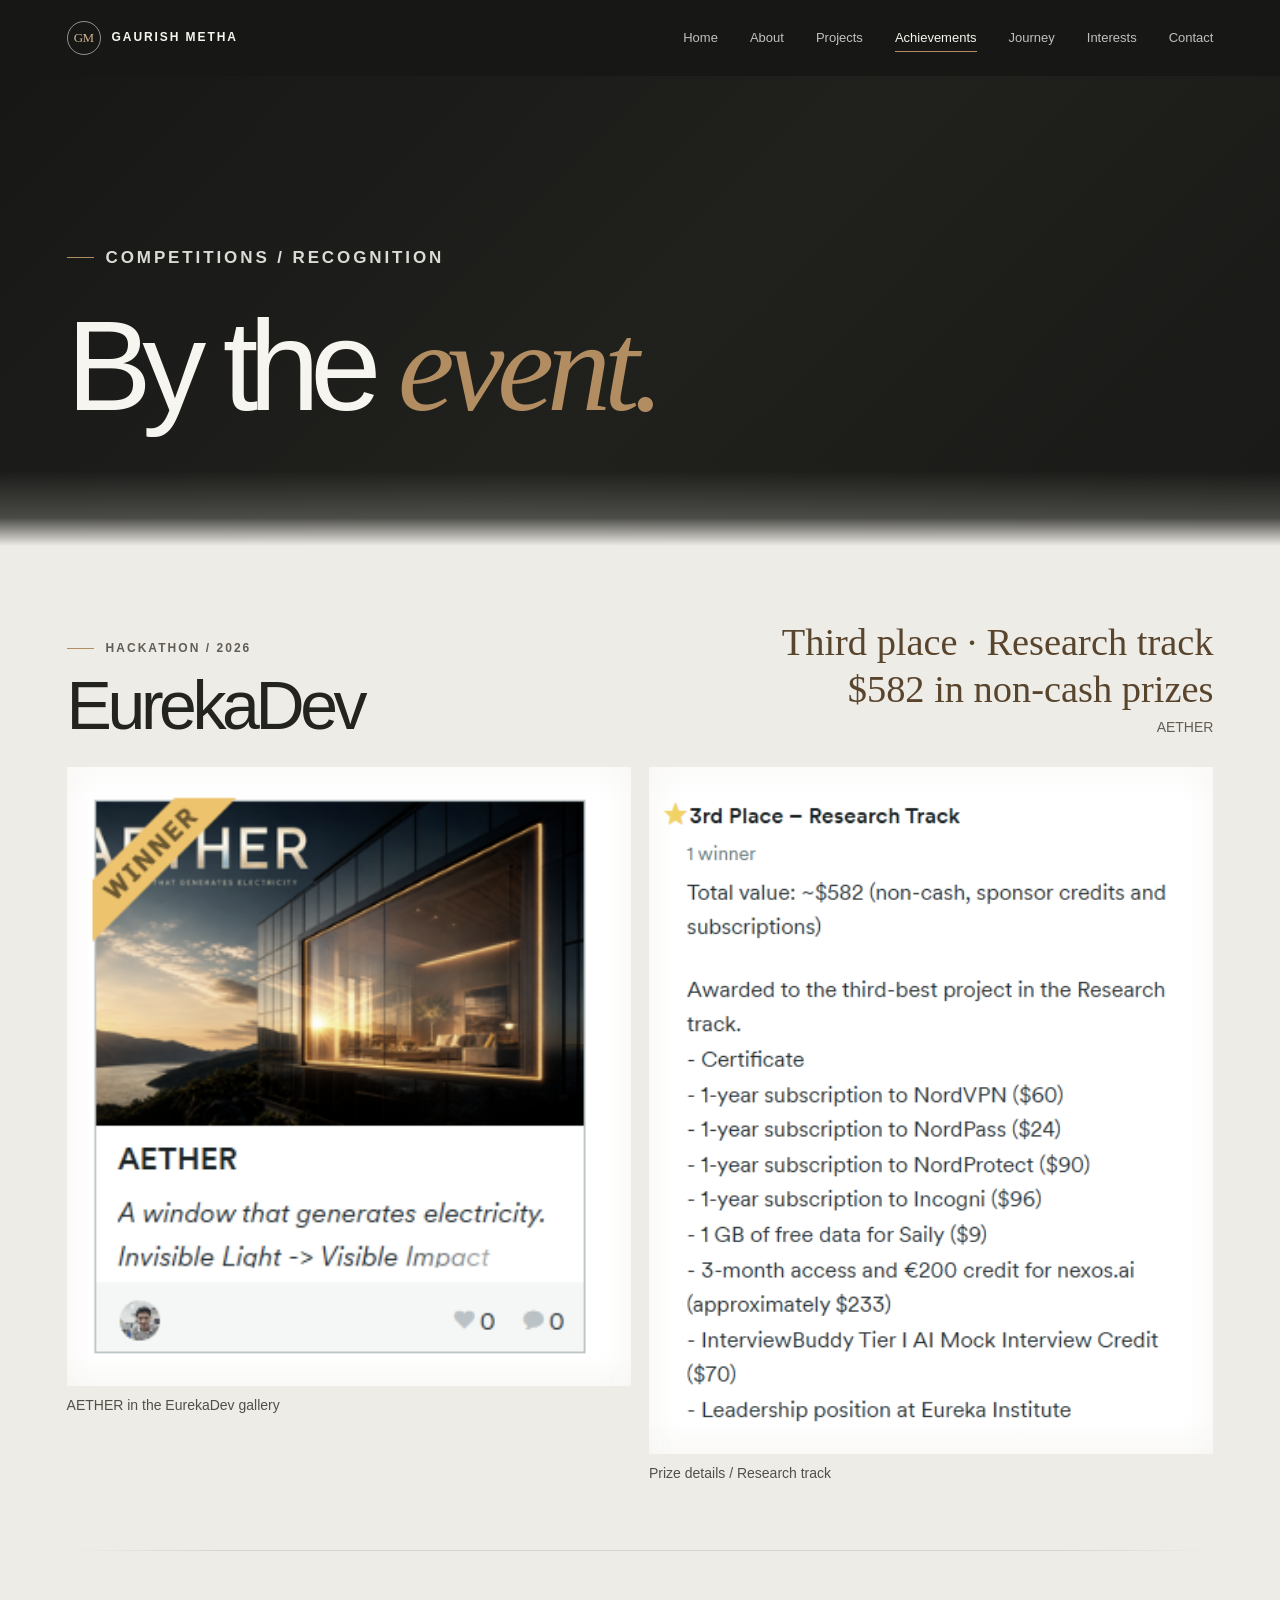
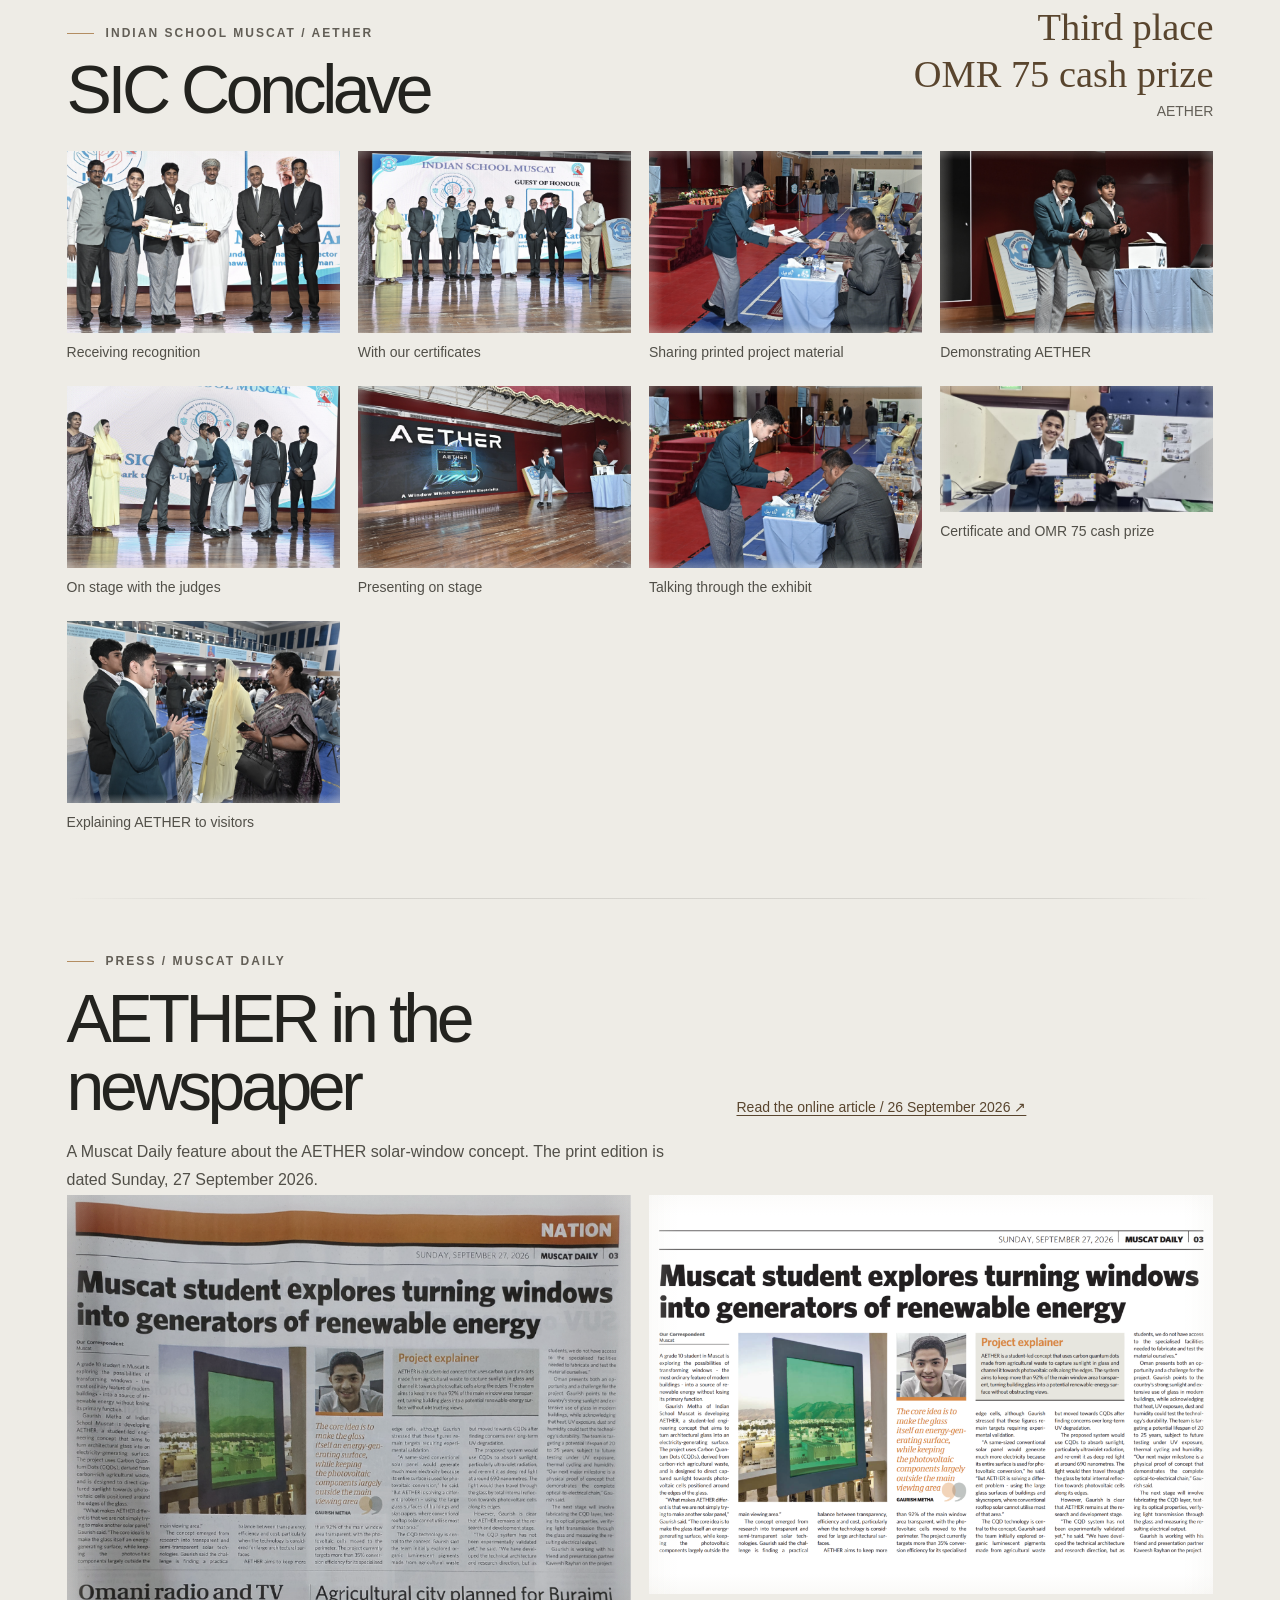
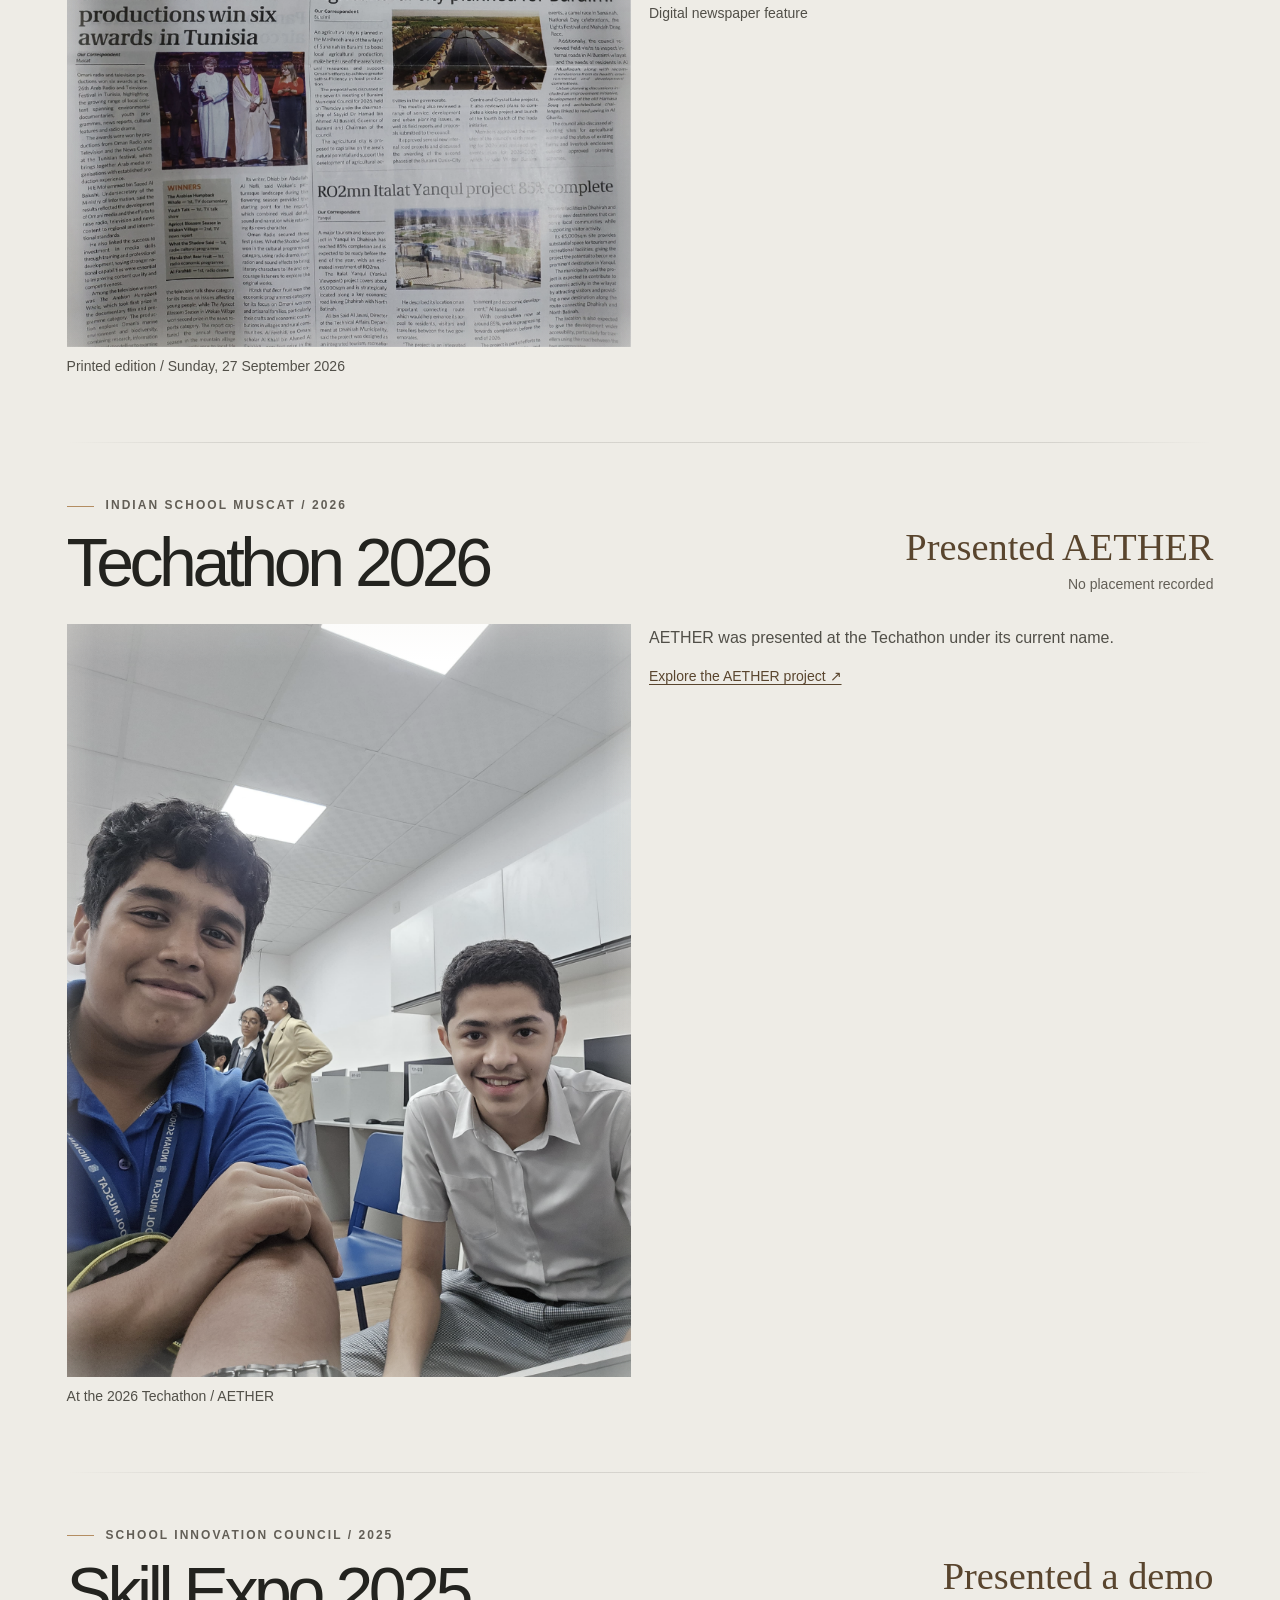
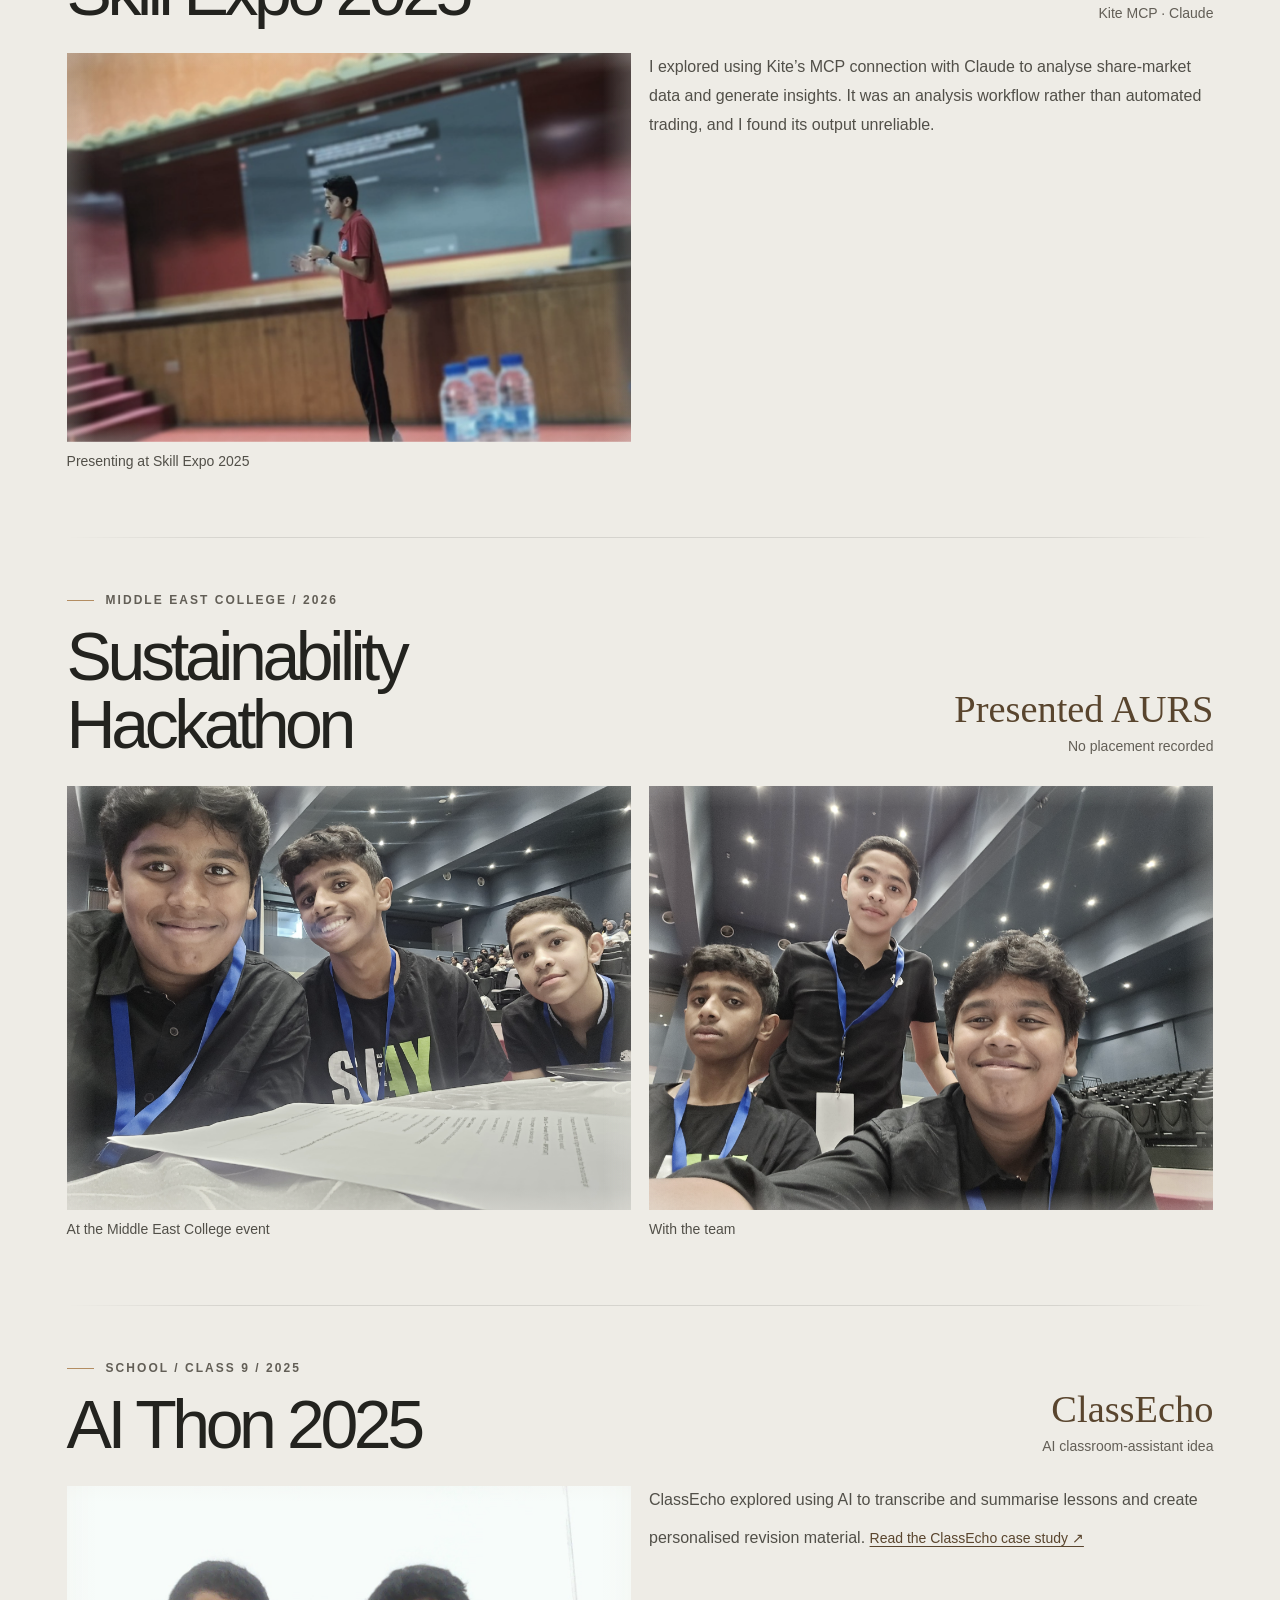
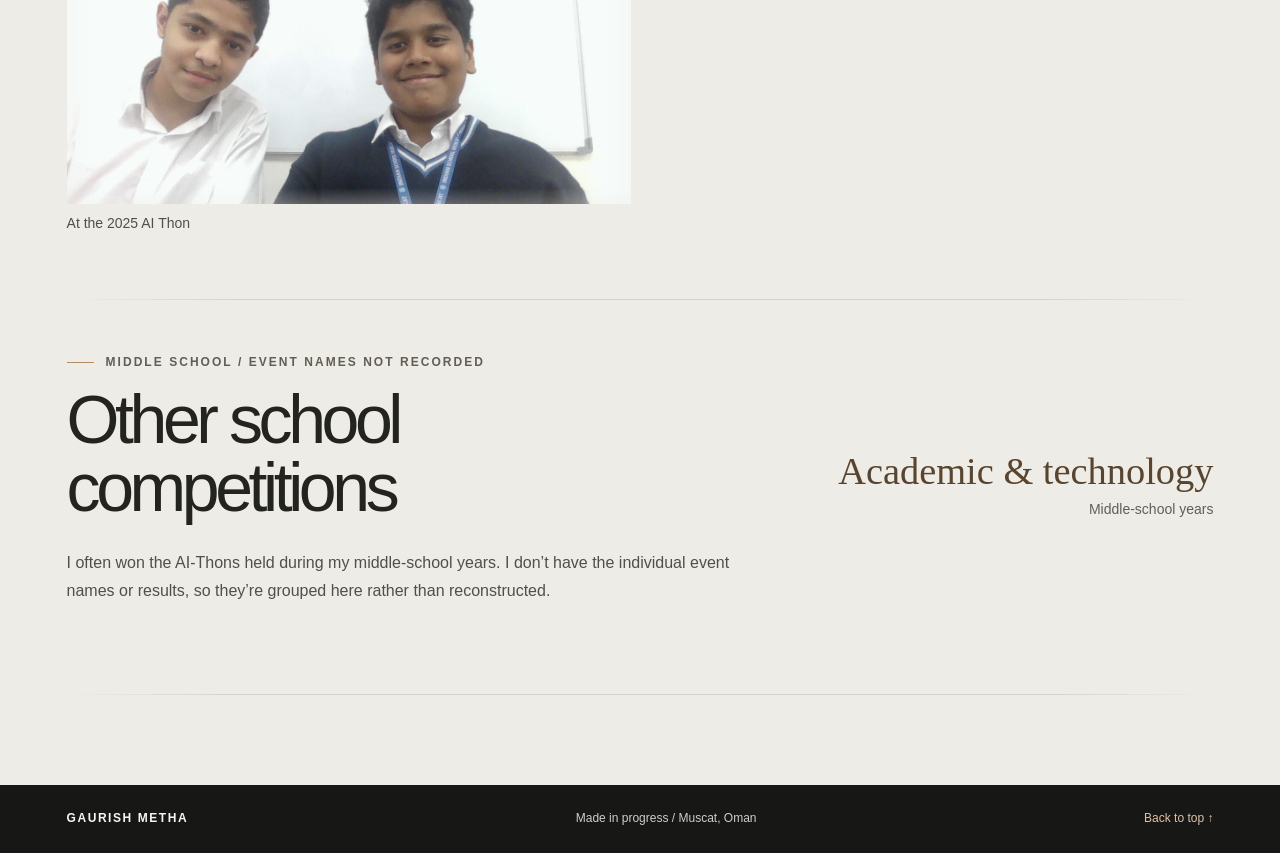
==== commit b56d1d37: "Add files via upload" ====
--- a/achievements/index.html
+++ b/achievements/index.html
@@ -3,8 +3,8 @@
 <head>
   <meta charset="utf-8"><meta name="viewport" content="width=device-width, initial-scale=1"><meta name="theme-color" content="#171816">
   <meta name="description" content="Gaurish Metha's competition entries, recognition, and newspaper feature, arranged by event.">
-  <meta property="og:title" content="Achievements — Gaurish Metha"><meta property="og:description" content="A concise archive of competition recognition and press, with context.">
-  <title>Achievements — Gaurish Metha</title><link rel="stylesheet" href="../styles.css"><script src="../site.js" defer></script>
+  <meta property="og:title" content="Achievements | Gaurish Metha"><meta property="og:description" content="A concise archive of competition recognition and press, with context.">
+  <title>Achievements | Gaurish Metha</title><link rel="stylesheet" href="../styles.css"><script src="../site.js" defer></script>
 </head>
 <body data-page="achievements">
   <a class="skip-link" href="#main">Skip to content</a>
@@ -14,7 +14,7 @@
     <nav class="primary-nav" id="primary-nav" aria-label="Main navigation"><a href="../index.html">Home</a><a href="../story/index.html">About</a><a href="../projects/index.html">Projects</a><a href="./index.html" aria-current="page">Achievements</a><a href="../journey/index.html">Journey</a><a href="../explorations/index.html">Interests</a><a href="../contact/index.html">Contact</a></nav>
   </header>
   <main id="main">
-    <section class="page-hero"><div class="page-heading page-heading-split"><div><p class="eyebrow"><span class="eyebrow-line"></span> COMPETITIONS / RECOGNITION</p><h1>By the <em>event.</em></h1></div><p>Events are arranged from newer to older. Where an exact date or event name isn’t recorded, I’ve kept the details broad rather than guessing.</p></div></section>
+    <section class="page-hero"><div class="page-heading"><p class="eyebrow"><span class="eyebrow-line"></span> COMPETITIONS / RECOGNITION</p><h1>By the <em>event.</em></h1></div></section>
     <section class="section-wrap achievement-events" aria-label="Competition results and event archive">
       <article class="achievement-event" aria-labelledby="eurekadev-title">
         <header class="achievement-event-heading">
@@ -29,7 +29,7 @@
 
       <article class="achievement-event" aria-labelledby="sic-title">
         <header class="achievement-event-heading">
-          <div><p class="eyebrow eyebrow-dark"><span class="eyebrow-line"></span> INDIAN SCHOOL MUSCAT / DATE NOT RECORDED</p><h2 id="sic-title">SIC Conclave</h2></div>
+          <div><p class="eyebrow eyebrow-dark"><span class="eyebrow-line"></span> INDIAN SCHOOL MUSCAT / AETHER</p><h2 id="sic-title">SIC Conclave</h2></div>
           <p class="achievement-result"><strong>Third place</strong><strong>OMR 75 cash prize</strong><span>AETHER</span></p>
         </header>
         <div class="achievement-photo-grid">
--- a/styles.css
+++ b/styles.css
@@ -229,7 +229,7 @@
 .quiet-link { color: rgba(247, 245, 239, .92); font-size: 14px; }
 .quiet-link span { padding-left: 7px; color: var(--bronze); }
 .home-intro { padding-top: clamp(80px, 12vw, 170px); padding-bottom: clamp(75px, 11vw, 150px); }
-.home-intro-grid { display: grid; grid-template-columns: minmax(0, 1.25fr) minmax(280px, .7fr); gap: clamp(48px, 10vw, 150px); align-items: end; }
+.home-intro-grid { display: grid; grid-template-columns: minmax(0, 1.25fr) minmax(280px, .7fr); gap: clamp(48px, 10vw, 150px); align-items: start; }
 .home-intro h2,
 .story-preview h2,
 .section-topline h2,
@@ -283,6 +283,7 @@
 .section-topline h2 { font-size: clamp(43px, 6.3vw, 82px); }
 .project-grid { display: grid; grid-template-columns: 1.3fr 1fr 1fr; gap: 20px; }
 .featured-project-grid { display: grid; grid-template-columns: repeat(2,minmax(0,1fr)); gap: 24px; }
+.featured-project-grid .project-card-feature { grid-column: 1 / -1; }
 .project-card { min-width: 0; color: var(--ivory); }
 .featured-project-grid .project-card { color: var(--ink); }
 .section-dark .project-card { color: var(--ivory); }
@@ -295,6 +296,18 @@
 .project-card-image-echo { background: #25292a; }
 .project-card-image-echo img { object-fit: contain; }
 .project-card:hover .project-card-image-echo img { transform: none; }
+.project-card-image-pcb { display: grid; place-items: center; background: radial-gradient(ellipse at 50% 45%,#34463e,#1d2723 76%); }
+.pcb-layout-graphic { position: relative; display: grid; width: min(58%,420px); aspect-ratio: 1.55; grid-template-columns: repeat(4,1fr); align-items: center; justify-items: center; gap: 9%; padding: 8%; border: 1px solid rgba(198,213,181,.62); border-radius: 12px; background: linear-gradient(90deg,transparent 49.8%,rgba(198,213,181,.14) 50%,transparent 50.2%),linear-gradient(0deg,transparent 49.8%,rgba(198,213,181,.14) 50%,transparent 50.2%),rgba(28,38,33,.52); box-shadow: inset 0 0 0 12px rgba(198,213,181,.08),0 0 38px rgba(133,176,132,.12); }
+.pcb-layout-graphic::before { position: absolute; inset: 20% 12%; border-top: 1px solid rgba(198,213,181,.3); border-bottom: 1px solid rgba(198,213,181,.3); content: ""; }
+.pcb-layout-graphic i { z-index: 1; width: 58%; aspect-ratio: 1; border: 1px solid rgba(211,220,192,.65); background: linear-gradient(135deg,#455b4d,#26362e); box-shadow: 0 0 0 4px rgba(198,213,181,.08); }
+.pcb-layout-graphic i:nth-child(2) { width: 78%; aspect-ratio: 1.3; }
+.pcb-layout-graphic i:nth-child(3) { width: 50%; aspect-ratio: 1; }
+.pcb-layout-graphic i:nth-child(4) { width: 72%; aspect-ratio: 1.2; }
+.pcb-layout-graphic span { position: absolute; color: rgba(235,239,222,.78); font-family: var(--serif); font-size: clamp(24px,5vw,46px); letter-spacing: .12em; }
+.pcb-visual-note { position: absolute; right: 12px; bottom: 10px; color: rgba(247,245,239,.8); font-size: 11px; }
+.pcb-hero-art { display: grid; place-items: center; background: radial-gradient(ellipse at 50% 45%,#34463e,#1d2723 76%); }
+.pcb-hero-art::after { display: none; }
+.pcb-hero-art .pcb-layout-graphic { width: min(65%,500px); }
 .project-card-number { position: absolute; z-index: 2; top: 14px; left: 15px; padding: 4px 7px; color: #fff; background: rgba(23,24,22,.82); font-size: 12px; font-weight: 600; letter-spacing: .08em; }
 .project-card-copy { position: relative; padding: 19px 30px 0 0; }
 .project-card-copy > span:first-child { color: #d2c8b9; font-size: 12px; font-weight: 600; letter-spacing: .1em; }
@@ -304,30 +317,20 @@
 .card-arrow { position: absolute; top: 22px; right: 3px; color: #80603d; transition: transform .2s ease; }
 .section-dark .card-arrow { color: #d0ad82; }
 .project-card:hover .card-arrow { transform: translate(3px, -3px); }
-.other-projects-section { display: grid; grid-template-columns: minmax(210px,.7fr) minmax(0,1.3fr); gap: clamp(35px,8vw,110px); padding-top: 65px; padding-bottom: 85px; background: linear-gradient(90deg,transparent,var(--rule) 14%,var(--rule) 86%,transparent) top / 100% 1px no-repeat; }
-.other-projects-heading .eyebrow { margin-bottom: 17px; }
+.project-extras { padding-top: 35px; padding-bottom: clamp(75px, 9vw, 110px); }
+.project-extras-heading { max-width: 760px; margin-bottom: 32px; }
+.project-extras-heading h2 { margin: 0; font-size: clamp(36px, 5vw, 62px); font-weight: 450; letter-spacing: -.06em; line-height: 1.06; }
+.project-extras-heading h2 em { color: #80603d; }
+.project-extras-list { margin: 0; padding: 0; list-style: none; background: linear-gradient(90deg,transparent,var(--rule) 14%,var(--rule) 86%,transparent) top / 100% 1px no-repeat; }
+.project-extras-list li { display: grid; grid-template-columns: minmax(210px,.6fr) minmax(0,1.4fr); align-items: baseline; gap: clamp(25px,6vw,88px); padding: 18px 0; background: linear-gradient(90deg,transparent,var(--rule) 14%,var(--rule) 86%,transparent) bottom / 100% 1px no-repeat; }
+.project-extras-list h3 { margin: 0; font-family: var(--serif); font-size: 21px; font-weight: 450; }
+.project-extras-list p { max-width: 820px; margin: 0; color: #514f48; font-size: 15px; line-height: 1.75; }
 .home-intro h2 em,
 .story-preview h2 em,
 .recognition-preview h2 em,
 .interests-preview h2 em,
-.other-projects-heading h2 em,
 .editorial-row h2 em,
 .contact-panel h2 em { color: #80603d; }
-.other-projects-heading h2 { margin: 0; font-size: clamp(34px,4vw,50px); font-weight: 450; letter-spacing: -.06em; }
-.other-projects-heading > p:last-child { max-width: 330px; margin: 12px 0 0; color: #59574f; font-size: 15px; line-height: 1.75; }
-.other-projects-list { margin: 0; padding: 0; background: linear-gradient(90deg,transparent,var(--rule) 14%,var(--rule) 86%,transparent) top / 100% 1px no-repeat; list-style: none; }
-.other-projects-list li { display: flex; align-items: baseline; justify-content: space-between; gap: 22px; padding: 18px 0; background: linear-gradient(90deg,transparent,var(--rule) 14%,var(--rule) 86%,transparent) bottom / 100% 1px no-repeat; }
-.other-projects-list li span:first-child { font-family: var(--serif); font-size: 20px; }
-.other-projects-list li span:last-child { color: #514f48; font-size: 15px; text-align: right; }
-.project-art { display: grid; place-items: center; }
-.project-art-echo { background: linear-gradient(145deg,#292822,#37322a); }
-.echo-symbol { color: #f0eee7; font-family: var(--serif); font-size: clamp(110px, 16vw, 190px); line-height: .9; }
-.echo-symbol span { color: var(--bronze); font-style: italic; }
-.project-art-build { background: linear-gradient(145deg,#3b3931,#24241f); }
-.build-diagram { position: relative; display: flex; width: 57%; height: 26%; align-items: end; justify-content: center; gap: 16px; border-bottom: 1px solid #c1a17c; }
-.build-diagram::before { position: absolute; top: -25px; left: 50%; width: 1px; height: calc(100% + 24px); background: rgba(193,161,124,.5); content: ""; }
-.build-diagram i { position: relative; z-index: 1; display: block; width: 32px; border: 1px solid #c1a17c; background: #32312a; }
-.build-diagram i:first-child { height: 80%; }.build-diagram i:nth-child(2) { height: 115%; }.build-diagram i:last-child { height: 55%; }
 
 .recognition-preview { display: grid; grid-template-columns: minmax(0,.8fr) minmax(0,1.1fr); align-items: center; gap: clamp(50px, 9vw, 130px); padding-top: clamp(90px, 12vw, 165px); padding-bottom: clamp(90px, 12vw, 165px); }
 .recognition-preview-copy h2 { max-width: 570px; margin-bottom: 22px; font-size: clamp(42px, 5.5vw, 72px); }
@@ -568,11 +571,6 @@
   .section-topline h2,.milestones h2 { font-size: clamp(42px,10.7vw,64px); }
   .project-grid { grid-template-columns: 1fr; gap: 32px; }
   .featured-project-grid { grid-template-columns: 1fr; gap: 32px; }
-  .other-projects-section { grid-template-columns: 1fr; gap: 25px; padding-top: 48px; padding-bottom: 58px; }
-  .other-projects-heading h2 { font-size: 36px; }
-  .other-projects-list li { gap: 12px; }
-  .other-projects-list li span:first-child { font-size: 18px; }
-  .other-projects-list li span:last-child { max-width: 52%; font-size: 14px; }
   .project-card-feature { grid-column: auto; }
   .project-card-image,.project-card-feature .project-card-image { aspect-ratio: 1.18; }
   .project-card-copy h3 { font-size: 25px; }
@@ -654,6 +652,10 @@
   .case-gallery img { aspect-ratio: 1.25; }
   .case-next { align-items: flex-start; flex-direction: column; padding-top: 27px; }
   .case-next a { font-size: 22px; }
+  .project-extras { padding-top: 20px; padding-bottom: 65px; }
+  .project-extras-list li { grid-template-columns: 1fr; gap: 5px; padding: 17px 0; }
+  .project-extras-list h3 { font-size: 20px; }
+  .project-extras-list p { font-size: 14px; }
   .journey-note { margin-bottom: 25px; font-size: 15px; }
   .journey-list::before { left: 4px; }
   .journey-list li { grid-template-columns: 1fr; gap: 8px; padding: 26px 0 30px 24px; }
